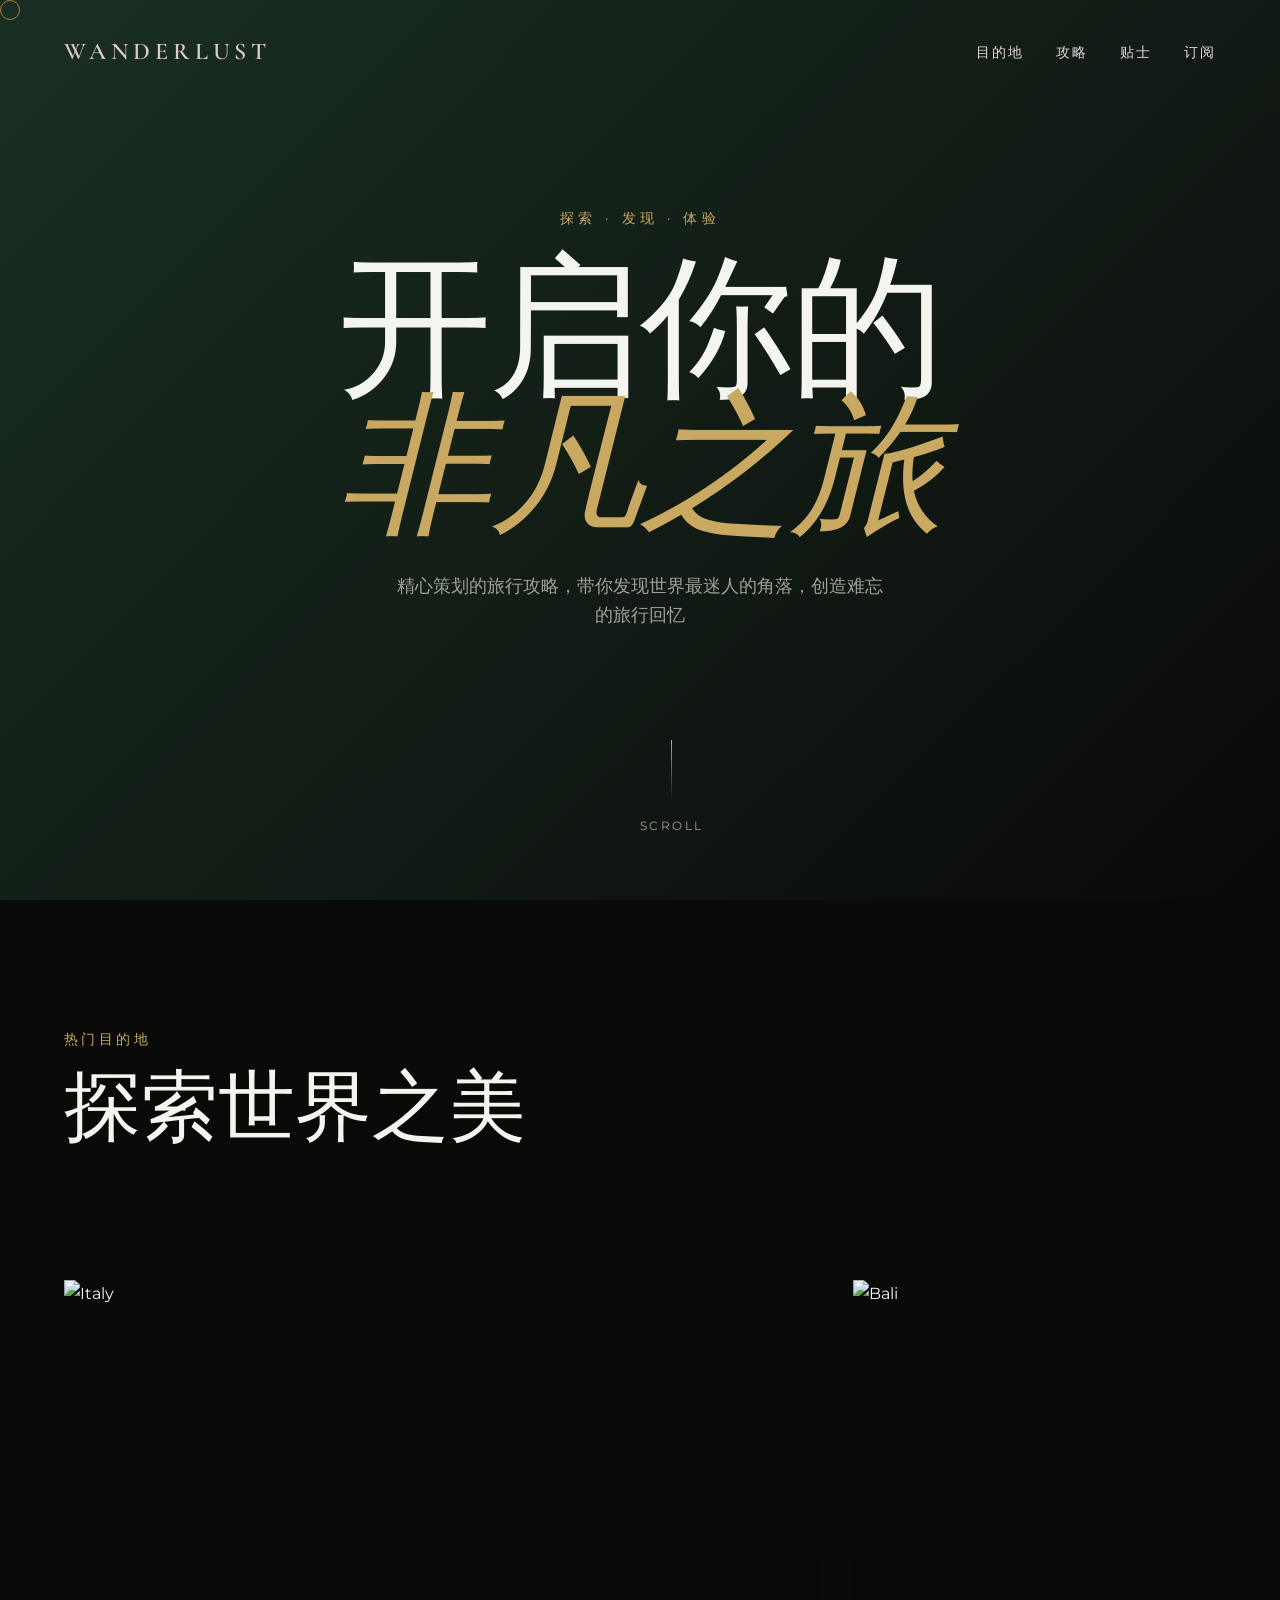
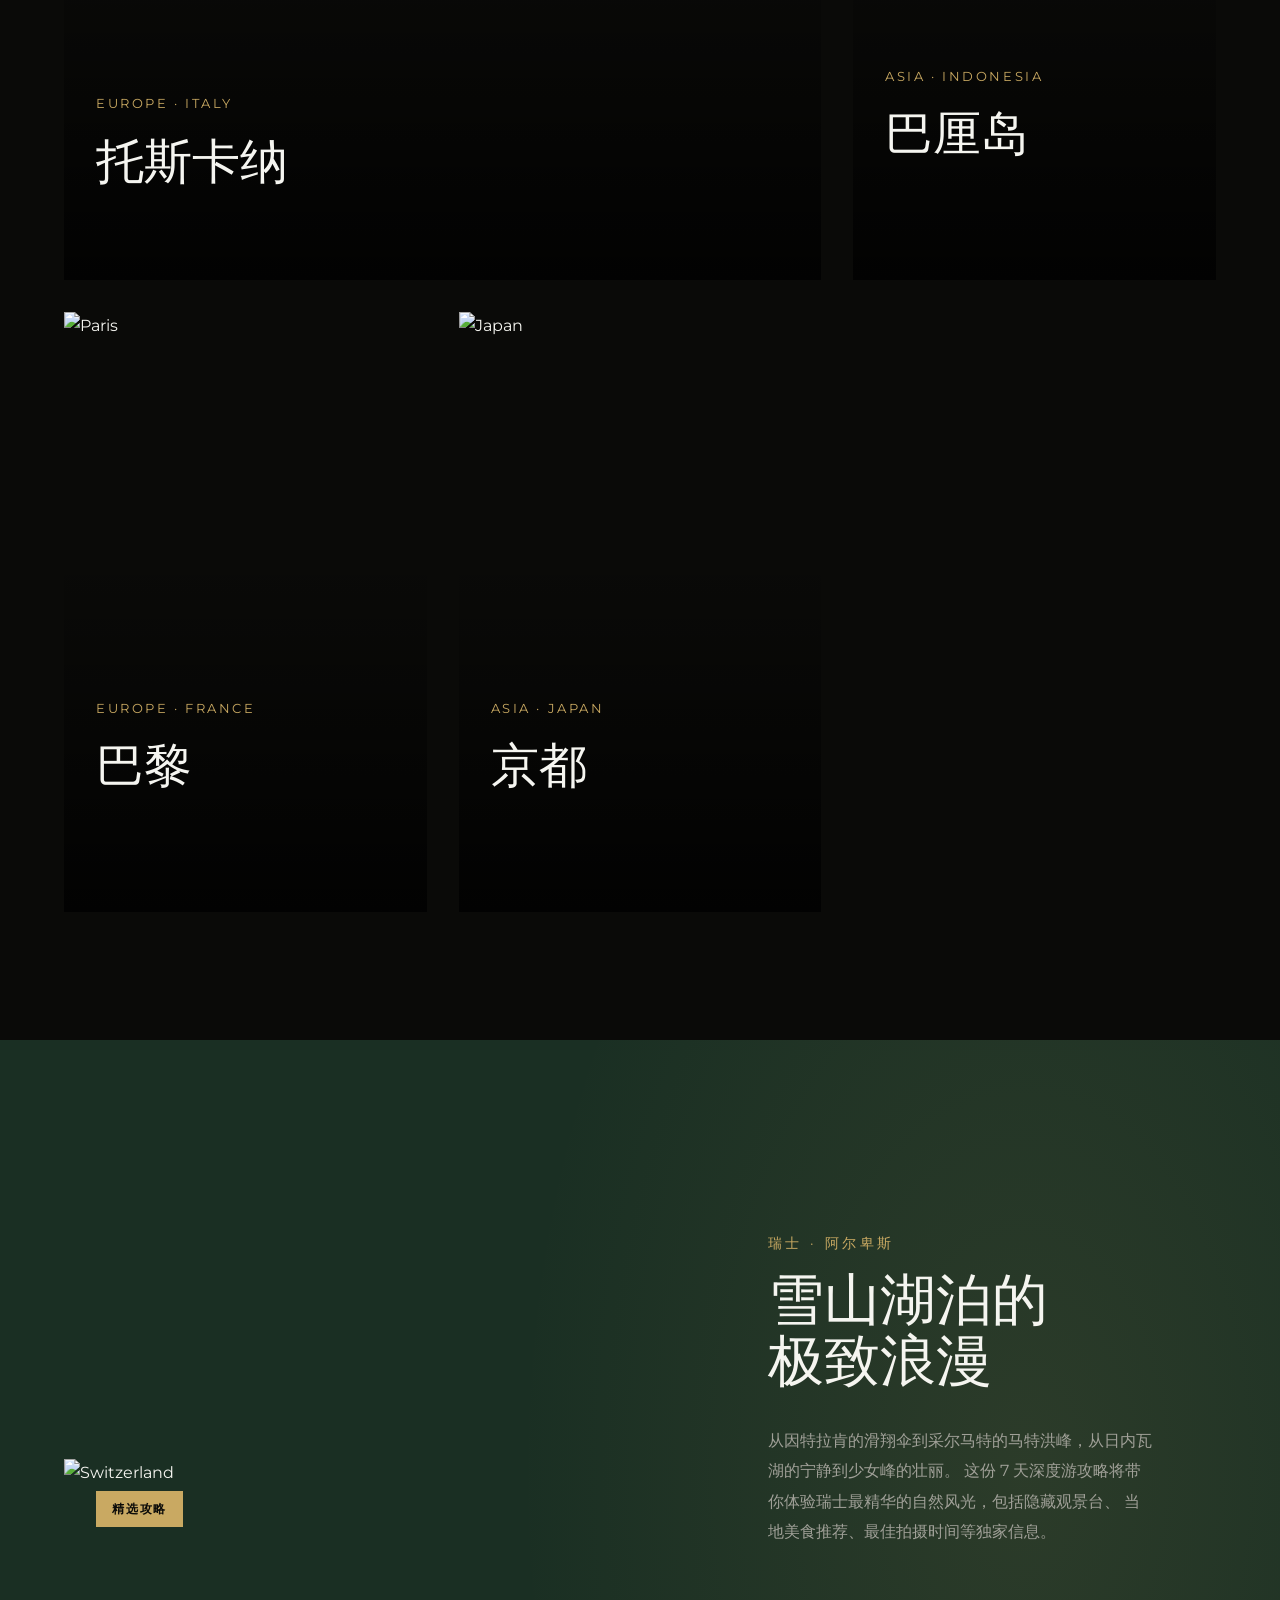
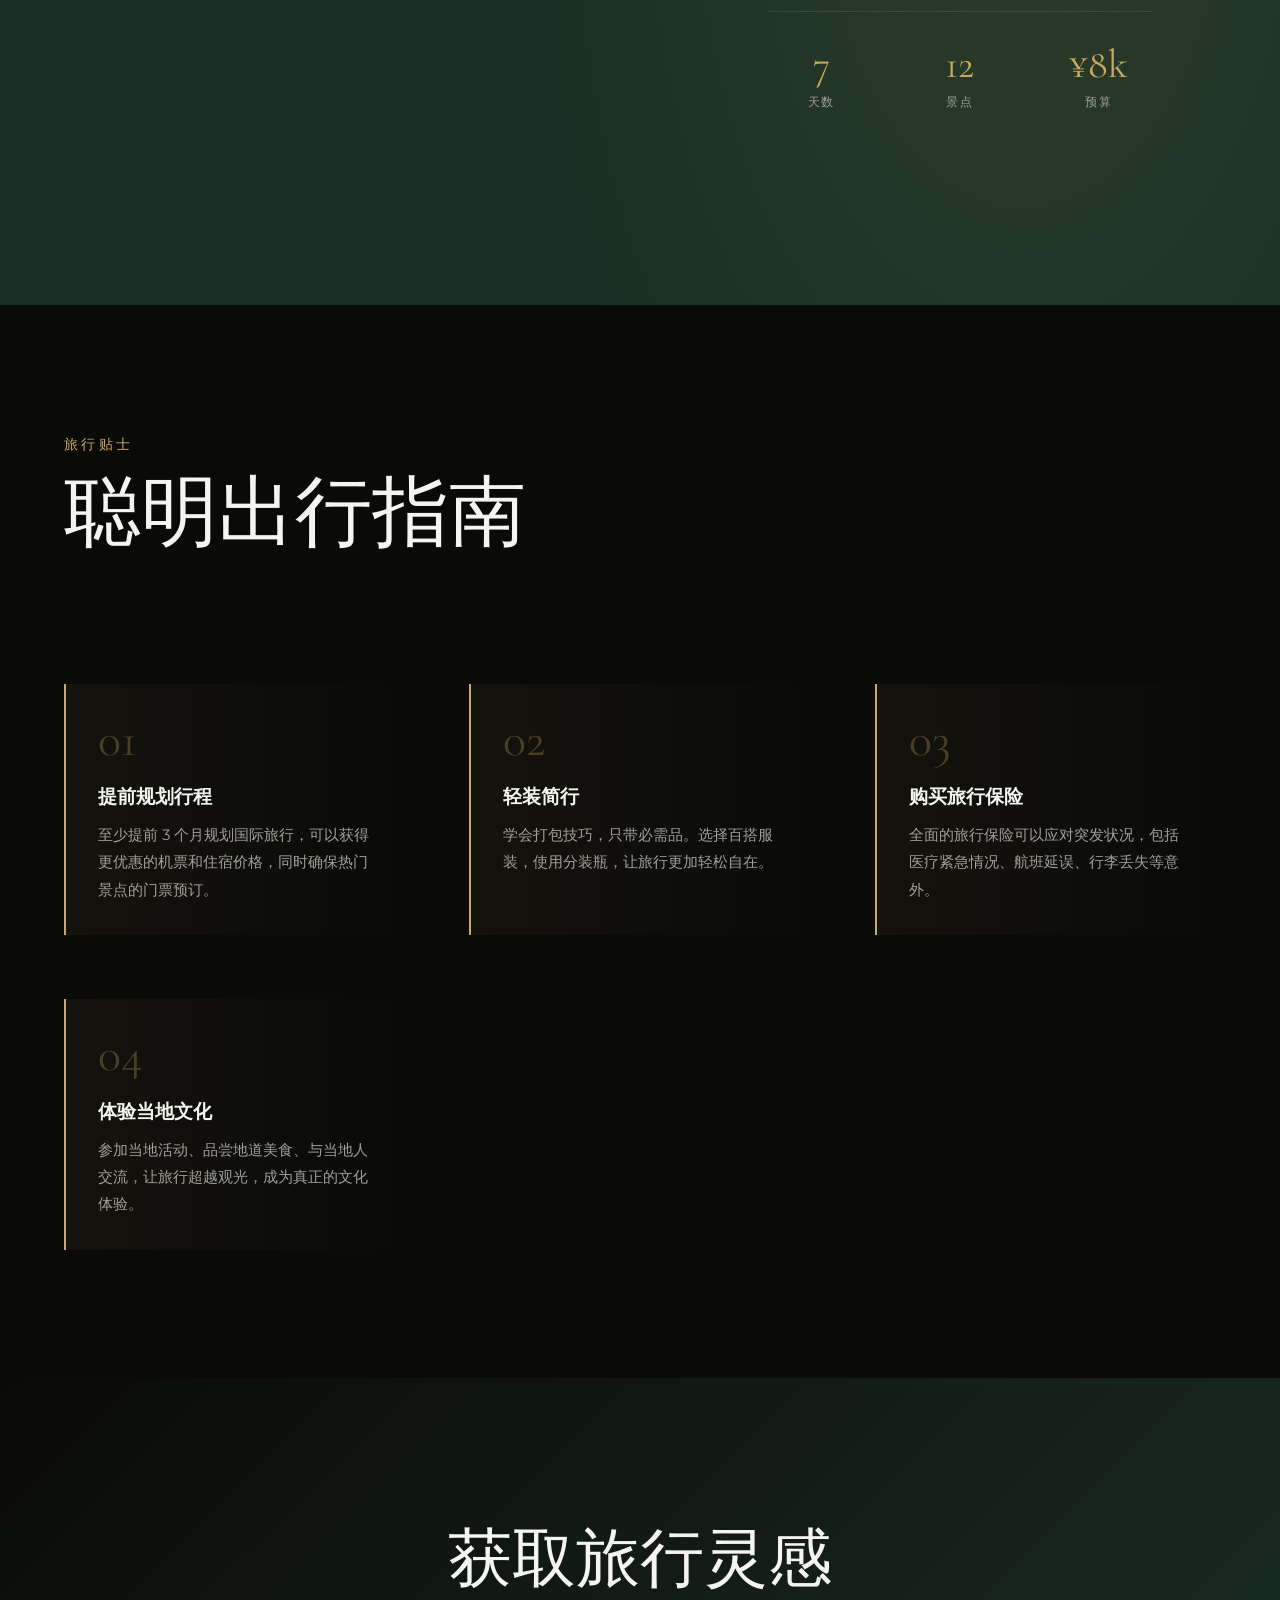
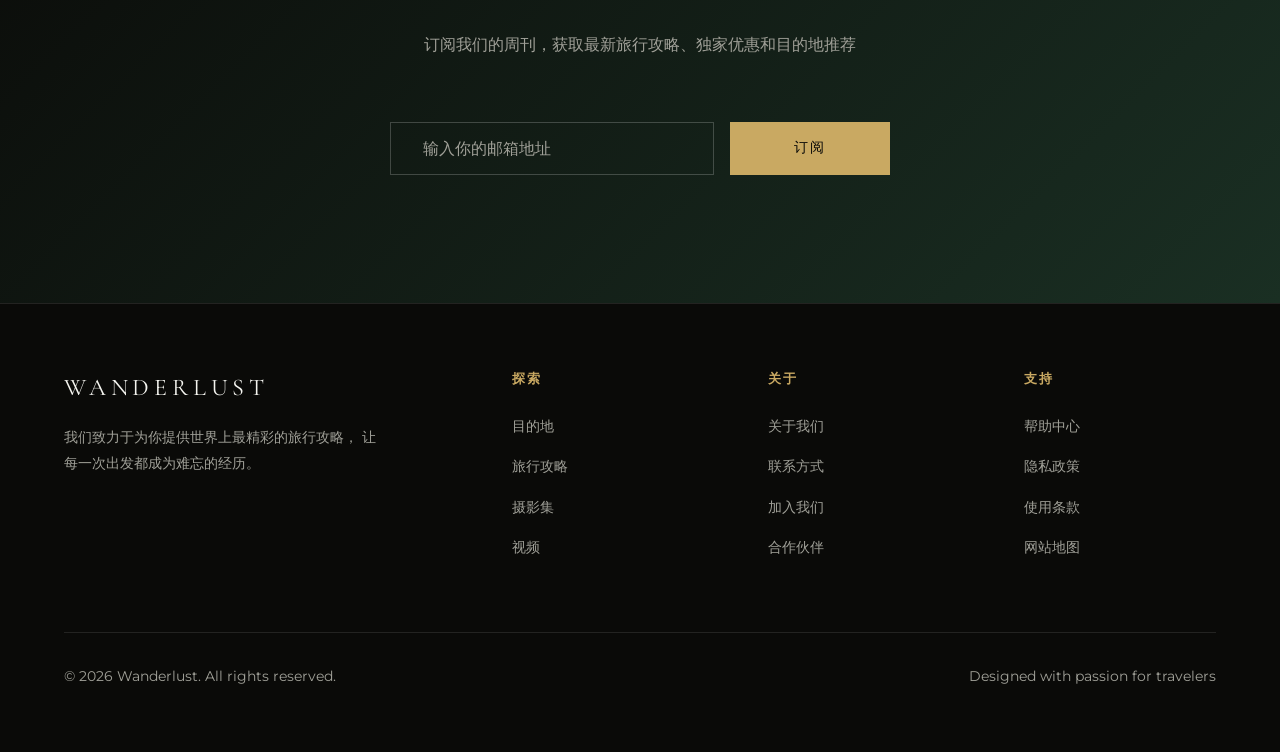
==== index.html @ 5ba09cb9 "Initial commit: Wanderlust travel guide site" ====
<!DOCTYPE html>
<html lang="zh-CN">
<head>
  <meta charset="UTF-8">
  <meta name="viewport" content="width=device-width, initial-scale=1.0">
  <title>WANDERLUST | 探索世界</title>
  <link rel="preconnect" href="https://fonts.googleapis.com">
  <link rel="preconnect" href="https://fonts.gstatic.com" crossorigin>
  <link href="https://fonts.googleapis.com/css2?family=Cormorant+Garamond:ital,wght@0,300;0,400;0,600;1,400&family=Montserrat:wght@300;400;500;600&display=swap" rel="stylesheet">
  <style>
    :root {
      --color-bg: #0a0a08;
      --color-text: #f5f5f0;
      --color-text-muted: #a0a098;
      --color-accent: #c9a962;
      --color-accent-light: #e8d5a3;
      --color-sand: #d4c4a8;
      --color-deep-green: #1a2f23;
      --color-terracotta: #c17c5f;
      
      --font-display: 'Cormorant Garamond', serif;
      --font-body: 'Montserrat', sans-serif;
      
      --spacing-xs: 0.5rem;
      --spacing-sm: 1rem;
      --spacing-md: 2rem;
      --spacing-lg: 4rem;
      --spacing-xl: 8rem;
    }

    * {
      margin: 0;
      padding: 0;
      box-sizing: border-box;
    }

    html {
      scroll-behavior: smooth;
    }

    body {
      font-family: var(--font-body);
      background-color: var(--color-bg);
      color: var(--color-text);
      line-height: 1.7;
      overflow-x: hidden;
    }

    /* Custom Cursor */
    .cursor {
      width: 20px;
      height: 20px;
      border: 1px solid var(--color-accent);
      border-radius: 50%;
      position: fixed;
      pointer-events: none;
      z-index: 9999;
      transition: transform 0.2s ease, background-color 0.2s ease;
      mix-blend-mode: difference;
    }

    .cursor.hover {
      transform: scale(2.5);
      background-color: var(--color-accent);
      opacity: 0.5;
    }

    /* Navigation */
    nav {
      position: fixed;
      top: 0;
      left: 0;
      right: 0;
      padding: var(--spacing-md) var(--spacing-lg);
      display: flex;
      justify-content: space-between;
      align-items: center;
      z-index: 1000;
      mix-blend-mode: difference;
    }

    .logo {
      font-family: var(--font-display);
      font-size: 1.5rem;
      font-weight: 600;
      letter-spacing: 0.2em;
      text-transform: uppercase;
    }

    .nav-links {
      display: flex;
      gap: var(--spacing-md);
    }

    .nav-links a {
      color: var(--color-text);
      text-decoration: none;
      font-size: 0.85rem;
      text-transform: uppercase;
      letter-spacing: 0.15em;
      position: relative;
      padding: var(--spacing-xs) 0;
    }

    .nav-links a::after {
      content: '';
      position: absolute;
      bottom: 0;
      left: 0;
      width: 0;
      height: 1px;
      background: var(--color-accent);
      transition: width 0.4s cubic-bezier(0.16, 1, 0.3, 1);
    }

    .nav-links a:hover::after {
      width: 100%;
    }

    /* Hero Section */
    .hero {
      height: 100vh;
      display: flex;
      align-items: center;
      justify-content: center;
      position: relative;
      overflow: hidden;
    }

    .hero-bg {
      position: absolute;
      inset: 0;
      background: linear-gradient(135deg, var(--color-deep-green) 0%, var(--color-bg) 100%);
      z-index: -2;
    }

    .hero-image {
      position: absolute;
      inset: 0;
      width: 100%;
      height: 100%;
      object-fit: cover;
      opacity: 0.4;
      z-index: -1;
      transform: scale(1.1);
      animation: breathe 20s ease-in-out infinite;
    }

    @keyframes breathe {
      0%, 100% { transform: scale(1.1); }
      50% { transform: scale(1.15); }
    }

    .hero-content {
      text-align: center;
      z-index: 1;
    }

    .hero-eyebrow {
      font-size: 0.9rem;
      text-transform: uppercase;
      letter-spacing: 0.3em;
      color: var(--color-accent);
      margin-bottom: var(--spacing-md);
      opacity: 0;
      animation: fadeUp 1s ease 0.3s forwards;
    }

    .hero-title {
      font-family: var(--font-display);
      font-size: clamp(3rem, 12vw, 10rem);
      font-weight: 300;
      line-height: 0.9;
      letter-spacing: -0.02em;
      margin-bottom: var(--spacing-md);
      opacity: 0;
      animation: fadeUp 1s ease 0.5s forwards;
    }

    .hero-title em {
      font-style: italic;
      color: var(--color-accent);
    }

    .hero-subtitle {
      font-size: 1.1rem;
      color: var(--color-text-muted);
      max-width: 500px;
      margin: 0 auto var(--spacing-lg);
      opacity: 0;
      animation: fadeUp 1s ease 0.7s forwards;
    }

    .scroll-indicator {
      position: absolute;
      bottom: var(--spacing-lg);
      left: 50%;
      transform: translateX(-50%);
      display: flex;
      flex-direction: column;
      align-items: center;
      gap: var(--spacing-sm);
      opacity: 0;
      animation: fadeUp 1s ease 0.9s forwards;
    }

    .scroll-line {
      width: 1px;
      height: 60px;
      background: linear-gradient(to bottom, var(--color-accent), transparent);
      animation: scrollPulse 2s ease-in-out infinite;
    }

    @keyframes scrollPulse {
      0%, 100% { opacity: 0.3; transform: scaleY(0.8); }
      50% { opacity: 1; transform: scaleY(1); }
    }

    .scroll-text {
      font-size: 0.75rem;
      text-transform: uppercase;
      letter-spacing: 0.2em;
      color: var(--color-text-muted);
    }

    @keyframes fadeUp {
      from {
        opacity: 0;
        transform: translateY(40px);
      }
      to {
        opacity: 1;
        transform: translateY(0);
      }
    }

    /* Destinations Section */
    .destinations {
      padding: var(--spacing-xl) var(--spacing-lg);
    }

    .section-header {
      margin-bottom: var(--spacing-xl);
    }

    .section-label {
      font-size: 0.85rem;
      text-transform: uppercase;
      letter-spacing: 0.25em;
      color: var(--color-accent);
      margin-bottom: var(--spacing-sm);
    }

    .section-title {
      font-family: var(--font-display);
      font-size: clamp(2.5rem, 6vw, 5rem);
      font-weight: 300;
      line-height: 1.1;
    }

    .destinations-grid {
      display: grid;
      grid-template-columns: repeat(auto-fit, minmax(350px, 1fr));
      gap: var(--spacing-md);
    }

    .destination-card {
      position: relative;
      height: 600px;
      overflow: hidden;
      cursor: pointer;
    }

    .destination-card:nth-child(1) {
      grid-column: span 2;
    }

    @media (max-width: 768px) {
      .destination-card:nth-child(1) {
        grid-column: span 1;
      }
    }

    .destination-image {
      width: 100%;
      height: 100%;
      object-fit: cover;
      transition: transform 0.8s cubic-bezier(0.16, 1, 0.3, 1);
    }

    .destination-card:hover .destination-image {
      transform: scale(1.1);
    }

    .destination-overlay {
      position: absolute;
      inset: 0;
      background: linear-gradient(to top, rgba(0,0,0,0.8) 0%, transparent 60%);
      display: flex;
      flex-direction: column;
      justify-content: flex-end;
      padding: var(--spacing-md);
    }

    .destination-location {
      font-size: 0.8rem;
      text-transform: uppercase;
      letter-spacing: 0.2em;
      color: var(--color-accent);
      margin-bottom: var(--spacing-xs);
    }

    .destination-name {
      font-family: var(--font-display);
      font-size: clamp(1.8rem, 4vw, 3rem);
      font-weight: 400;
      margin-bottom: var(--spacing-sm);
    }

    .destination-excerpt {
      font-size: 0.95rem;
      color: var(--color-text-muted);
      line-height: 1.8;
      opacity: 0;
      transform: translateY(20px);
      transition: all 0.5s cubic-bezier(0.16, 1, 0.3, 1);
    }

    .destination-card:hover .destination-excerpt {
      opacity: 1;
      transform: translateY(0);
    }

    /* Featured Guide */
    .featured-guide {
      padding: var(--spacing-xl) var(--spacing-lg);
      background: var(--color-deep-green);
      position: relative;
      overflow: hidden;
    }

    .featured-guide::before {
      content: '';
      position: absolute;
      top: -50%;
      right: -20%;
      width: 80%;
      height: 200%;
      background: radial-gradient(ellipse, rgba(201, 169, 98, 0.1) 0%, transparent 70%);
      pointer-events: none;
    }

    .featured-content {
      display: grid;
      grid-template-columns: 1fr 1fr;
      gap: var(--spacing-xl);
      align-items: center;
      position: relative;
      z-index: 1;
    }

    @media (max-width: 1024px) {
      .featured-content {
        grid-template-columns: 1fr;
      }
    }

    .featured-image-wrapper {
      position: relative;
    }

    .featured-image {
      width: 100%;
      aspect-ratio: 4/5;
      object-fit: cover;
    }

    .featured-badge {
      position: absolute;
      top: var(--spacing-md);
      left: var(--spacing-md);
      background: var(--color-accent);
      color: var(--color-bg);
      padding: var(--spacing-xs) var(--spacing-sm);
      font-size: 0.75rem;
      text-transform: uppercase;
      letter-spacing: 0.15em;
      font-weight: 600;
    }

    .featured-text {
      padding: var(--spacing-lg);
    }

    .featured-title {
      font-family: var(--font-display);
      font-size: clamp(2rem, 5vw, 3.5rem);
      font-weight: 300;
      margin-bottom: var(--spacing-md);
      line-height: 1.1;
    }

    .featured-description {
      color: var(--color-text-muted);
      margin-bottom: var(--spacing-md);
      line-height: 1.9;
    }

    .guide-stats {
      display: grid;
      grid-template-columns: repeat(3, 1fr);
      gap: var(--spacing-md);
      margin-top: var(--spacing-lg);
      padding-top: var(--spacing-md);
      border-top: 1px solid rgba(255,255,255,0.1);
    }

    .stat {
      text-align: center;
    }

    .stat-value {
      font-family: var(--font-display);
      font-size: 2.5rem;
      color: var(--color-accent);
      line-height: 1;
      margin-bottom: var(--spacing-xs);
    }

    .stat-label {
      font-size: 0.75rem;
      text-transform: uppercase;
      letter-spacing: 0.15em;
      color: var(--color-text-muted);
    }

    /* Tips Section */
    .tips {
      padding: var(--spacing-xl) var(--spacing-lg);
    }

    .tips-list {
      display: grid;
      grid-template-columns: repeat(auto-fit, minmax(300px, 1fr));
      gap: var(--spacing-lg);
      margin-top: var(--spacing-lg);
    }

    .tip-item {
      padding: var(--spacing-md);
      border-left: 2px solid var(--color-accent);
      background: linear-gradient(90deg, rgba(201, 169, 98, 0.05) 0%, transparent 100%);
    }

    .tip-number {
      font-family: var(--font-display);
      font-size: 3rem;
      color: var(--color-accent);
      opacity: 0.3;
      line-height: 1;
      margin-bottom: var(--spacing-sm);
    }

    .tip-title {
      font-size: 1.2rem;
      margin-bottom: var(--spacing-xs);
    }

    .tip-description {
      color: var(--color-text-muted);
      font-size: 0.95rem;
      line-height: 1.8;
    }

    /* Newsletter */
    .newsletter {
      padding: var(--spacing-xl) var(--spacing-lg);
      text-align: center;
      background: linear-gradient(135deg, var(--color-bg) 0%, var(--color-deep-green) 100%);
    }

    .newsletter-title {
      font-family: var(--font-display);
      font-size: clamp(2rem, 5vw, 4rem);
      font-weight: 300;
      margin-bottom: var(--spacing-sm);
    }

    .newsletter-subtitle {
      color: var(--color-text-muted);
      margin-bottom: var(--spacing-lg);
      max-width: 500px;
      margin-left: auto;
      margin-right: auto;
    }

    .newsletter-form {
      display: flex;
      max-width: 500px;
      margin: 0 auto;
      gap: var(--spacing-sm);
    }

    @media (max-width: 600px) {
      .newsletter-form {
        flex-direction: column;
      }
    }

    .newsletter-input {
      flex: 1;
      padding: var(--spacing-sm) var(--spacing-md);
      background: transparent;
      border: 1px solid rgba(255,255,255,0.2);
      color: var(--color-text);
      font-family: var(--font-body);
      font-size: 1rem;
    }

    .newsletter-input::placeholder {
      color: var(--color-text-muted);
    }

    .newsletter-input:focus {
      outline: none;
      border-color: var(--color-accent);
    }

    .newsletter-button {
      padding: var(--spacing-sm) var(--spacing-lg);
      background: var(--color-accent);
      color: var(--color-bg);
      border: none;
      font-family: var(--font-body);
      font-size: 0.85rem;
      text-transform: uppercase;
      letter-spacing: 0.15em;
      cursor: pointer;
      transition: background-color 0.3s ease;
    }

    .newsletter-button:hover {
      background: var(--color-accent-light);
    }

    /* Footer */
    footer {
      padding: var(--spacing-lg) var(--spacing-lg);
      border-top: 1px solid rgba(255,255,255,0.1);
    }

    .footer-content {
      display: grid;
      grid-template-columns: 2fr 1fr 1fr 1fr;
      gap: var(--spacing-lg);
    }

    @media (max-width: 768px) {
      .footer-content {
        grid-template-columns: 1fr;
        gap: var(--spacing-md);
      }
    }

    .footer-brand {
      padding-right: var(--spacing-lg);
    }

    .footer-logo {
      font-family: var(--font-display);
      font-size: 1.5rem;
      letter-spacing: 0.2em;
      text-transform: uppercase;
      margin-bottom: var(--spacing-sm);
    }

    .footer-tagline {
      color: var(--color-text-muted);
      font-size: 0.9rem;
      line-height: 1.8;
    }

    .footer-links h4 {
      font-size: 0.8rem;
      text-transform: uppercase;
      letter-spacing: 0.15em;
      margin-bottom: var(--spacing-sm);
      color: var(--color-accent);
    }

    .footer-links a {
      display: block;
      color: var(--color-text-muted);
      text-decoration: none;
      font-size: 0.9rem;
      padding: var(--spacing-xs) 0;
      transition: color 0.3s ease;
    }

    .footer-links a:hover {
      color: var(--color-text);
    }

    .footer-bottom {
      margin-top: var(--spacing-lg);
      padding-top: var(--spacing-md);
      border-top: 1px solid rgba(255,255,255,0.1);
      display: flex;
      justify-content: space-between;
      align-items: center;
      font-size: 0.85rem;
      color: var(--color-text-muted);
    }

    @media (max-width: 600px) {
      .footer-bottom {
        flex-direction: column;
        gap: var(--spacing-sm);
        text-align: center;
      }
    }

    /* Scroll Animations */
    .reveal {
      opacity: 0;
      transform: translateY(60px);
      transition: all 1s cubic-bezier(0.16, 1, 0.3, 1);
    }

    .reveal.active {
      opacity: 1;
      transform: translateY(0);
    }
  </style>
</head>
<body>
  <div class="cursor"></div>

  <nav>
    <div class="logo">Wanderlust</div>
    <div class="nav-links">
      <a href="#destinations" class="hover-trigger">目的地</a>
      <a href="#guides" class="hover-trigger">攻略</a>
      <a href="#tips" class="hover-trigger">贴士</a>
      <a href="#newsletter" class="hover-trigger">订阅</a>
    </div>
  </nav>

  <section class="hero">
    <div class="hero-bg"></div>
    <img class="hero-image" src="https://images.unsplash.com/photo-1469854523086-cc02fe5d8800?w=1920&q=80" alt="Travel">
    <div class="hero-content">
      <p class="hero-eyebrow">探索 · 发现 · 体验</p>
      <h1 class="hero-title">开启你的<br><em>非凡之旅</em></h1>
      <p class="hero-subtitle">精心策划的旅行攻略，带你发现世界最迷人的角落，创造难忘的旅行回忆</p>
    </div>
    <div class="scroll-indicator">
      <div class="scroll-line"></div>
      <span class="scroll-text">Scroll</span>
    </div>
  </section>

  <section class="destinations" id="destinations">
    <div class="section-header reveal">
      <p class="section-label">热门目的地</p>
      <h2 class="section-title">探索世界之美</h2>
    </div>
    <div class="destinations-grid">
      <div class="destination-card reveal hover-trigger">
        <img class="destination-image" src="https://images.unsplash.com/photo-1499678329028-101435549a4e?w=800&q=80" alt="Italy">
        <div class="destination-overlay">
          <span class="destination-location">Europe · Italy</span>
          <h3 class="destination-name">托斯卡纳</h3>
          <p class="destination-excerpt">金色阳光下的葡萄园，中世纪山城，文艺复兴的艺术瑰宝，品味最地道的意大利生活方式</p>
        </div>
      </div>
      <div class="destination-card reveal hover-trigger">
        <img class="destination-image" src="https://images.unsplash.com/photo-1537996194471-e657df975ab4?w=800&q=80" alt="Bali">
        <div class="destination-overlay">
          <span class="destination-location">Asia · Indonesia</span>
          <h3 class="destination-name">巴厘岛</h3>
          <p class="destination-excerpt">热带天堂，古老寺庙，梯田风光，瑜伽与冥想的理想之地</p>
        </div>
      </div>
      <div class="destination-card reveal hover-trigger">
        <img class="destination-image" src="https://images.unsplash.com/photo-1502602898657-3e91760cbb34?w=800&q=80" alt="Paris">
        <div class="destination-overlay">
          <span class="destination-location">Europe · France</span>
          <h3 class="destination-name">巴黎</h3>
          <p class="destination-excerpt">浪漫之都，艺术殿堂，美食天堂，每一处街角都充满故事</p>
        </div>
      </div>
      <div class="destination-card reveal hover-trigger">
        <img class="destination-image" src="https://images.unsplash.com/photo-1528127269322-539801943592?w=800&q=80" alt="Japan">
        <div class="destination-overlay">
          <span class="destination-location">Asia · Japan</span>
          <h3 class="destination-name">京都</h3>
          <p class="destination-excerpt">千年古都，樱花与红叶，传统茶道，感受日本文化的精髓</p>
        </div>
      </div>
    </div>
  </section>

  <section class="featured-guide" id="guides">
    <div class="featured-content">
      <div class="featured-image-wrapper reveal">
        <img class="featured-image" src="https://images.unsplash.com/photo-1476514525535-07fb3b4ae5f1?w=800&q=80" alt="Switzerland">
        <span class="featured-badge">精选攻略</span>
      </div>
      <div class="featured-text reveal">
        <p class="section-label">瑞士 · 阿尔卑斯</p>
        <h2 class="featured-title">雪山湖泊的<br>极致浪漫</h2>
        <p class="featured-description">
          从因特拉肯的滑翔伞到采尔马特的马特洪峰，从日内瓦湖的宁静到少女峰的壮丽。
          这份 7 天深度游攻略将带你体验瑞士最精华的自然风光，包括隐藏观景台、
          当地美食推荐、最佳拍摄时间等独家信息。
        </p>
        <div class="guide-stats">
          <div class="stat">
            <div class="stat-value">7</div>
            <div class="stat-label">天数</div>
          </div>
          <div class="stat">
            <div class="stat-value">12</div>
            <div class="stat-label">景点</div>
          </div>
          <div class="stat">
            <div class="stat-value">¥8k</div>
            <div class="stat-label">预算</div>
          </div>
        </div>
      </div>
    </div>
  </section>

  <section class="tips" id="tips">
    <div class="section-header reveal">
      <p class="section-label">旅行贴士</p>
      <h2 class="section-title">聪明出行指南</h2>
    </div>
    <div class="tips-list">
      <div class="tip-item reveal">
        <div class="tip-number">01</div>
        <h3 class="tip-title">提前规划行程</h3>
        <p class="tip-description">至少提前 3 个月规划国际旅行，可以获得更优惠的机票和住宿价格，同时确保热门景点的门票预订。</p>
      </div>
      <div class="tip-item reveal">
        <div class="tip-number">02</div>
        <h3 class="tip-title">轻装简行</h3>
        <p class="tip-description">学会打包技巧，只带必需品。选择百搭服装，使用分装瓶，让旅行更加轻松自在。</p>
      </div>
      <div class="tip-item reveal">
        <div class="tip-number">03</div>
        <h3 class="tip-title">购买旅行保险</h3>
        <p class="tip-description">全面的旅行保险可以应对突发状况，包括医疗紧急情况、航班延误、行李丢失等意外。</p>
      </div>
      <div class="tip-item reveal">
        <div class="tip-number">04</div>
        <h3 class="tip-title">体验当地文化</h3>
        <p class="tip-description">参加当地活动、品尝地道美食、与当地人交流，让旅行超越观光，成为真正的文化体验。</p>
      </div>
    </div>
  </section>

  <section class="newsletter" id="newsletter">
    <div class="reveal">
      <h2 class="newsletter-title">获取旅行灵感</h2>
      <p class="newsletter-subtitle">订阅我们的周刊，获取最新旅行攻略、独家优惠和目的地推荐</p>
      <form class="newsletter-form">
        <input type="email" class="newsletter-input" placeholder="输入你的邮箱地址" required>
        <button type="submit" class="newsletter-button hover-trigger">订阅</button>
      </form>
    </div>
  </section>

  <footer>
    <div class="footer-content">
      <div class="footer-brand">
        <div class="footer-logo">Wanderlust</div>
        <p class="footer-tagline">
          我们致力于为你提供世界上最精彩的旅行攻略，
          让每一次出发都成为难忘的经历。
        </p>
      </div>
      <div class="footer-links">
        <h4>探索</h4>
        <a href="#">目的地</a>
        <a href="#">旅行攻略</a>
        <a href="#">摄影集</a>
        <a href="#">视频</a>
      </div>
      <div class="footer-links">
        <h4>关于</h4>
        <a href="#">关于我们</a>
        <a href="#">联系方式</a>
        <a href="#">加入我们</a>
        <a href="#">合作伙伴</a>
      </div>
      <div class="footer-links">
        <h4>支持</h4>
        <a href="#">帮助中心</a>
        <a href="#">隐私政策</a>
        <a href="#">使用条款</a>
        <a href="#">网站地图</a>
      </div>
    </div>
    <div class="footer-bottom">
      <span>© 2026 Wanderlust. All rights reserved.</span>
      <span>Designed with passion for travelers</span>
    </div>
  </footer>

  <script>
    // Custom Cursor
    const cursor = document.querySelector('.cursor');
    const hoverTriggers = document.querySelectorAll('.hover-trigger');

    document.addEventListener('mousemove', (e) => {
      cursor.style.left = e.clientX + 'px';
      cursor.style.top = e.clientY + 'px';
    });

    hoverTriggers.forEach(trigger => {
      trigger.addEventListener('mouseenter', () => cursor.classList.add('hover'));
      trigger.addEventListener('mouseleave', () => cursor.classList.remove('hover'));
    });

    // Scroll Reveal Animation
    const revealElements = document.querySelectorAll('.reveal');

    const revealOnScroll = () => {
      const windowHeight = window.innerHeight;
      const revealPoint = 150;

      revealElements.forEach(element => {
        const elementTop = element.getBoundingClientRect().top;
        if (elementTop < windowHeight - revealPoint) {
          element.classList.add('active');
        }
      });
    };

    window.addEventListener('scroll', revealOnScroll);
    revealOnScroll();

    // Smooth scroll for navigation
    document.querySelectorAll('a[href^="#"]').forEach(anchor => {
      anchor.addEventListener('click', function(e) {
        e.preventDefault();
        const target = document.querySelector(this.getAttribute('href'));
        if (target) {
          target.scrollIntoView({ behavior: 'smooth' });
        }
      });
    });

    // Form submission
    document.querySelector('.newsletter-form').addEventListener('submit', (e) => {
      e.preventDefault();
      const email = e.target.querySelector('input').value;
      alert(`感谢订阅！我们会将旅行灵感发送到：${email}`);
      e.target.reset();
    });

    // Parallax effect for hero
    window.addEventListener('scroll', () => {
      const scrolled = window.pageYOffset;
      const heroImage = document.querySelector('.hero-image');
      if (heroImage) {
        heroImage.style.transform = `scale(1.1) translateY(${scrolled * 0.3}px)`;
      }
    });
  </script>
</body>
</html>
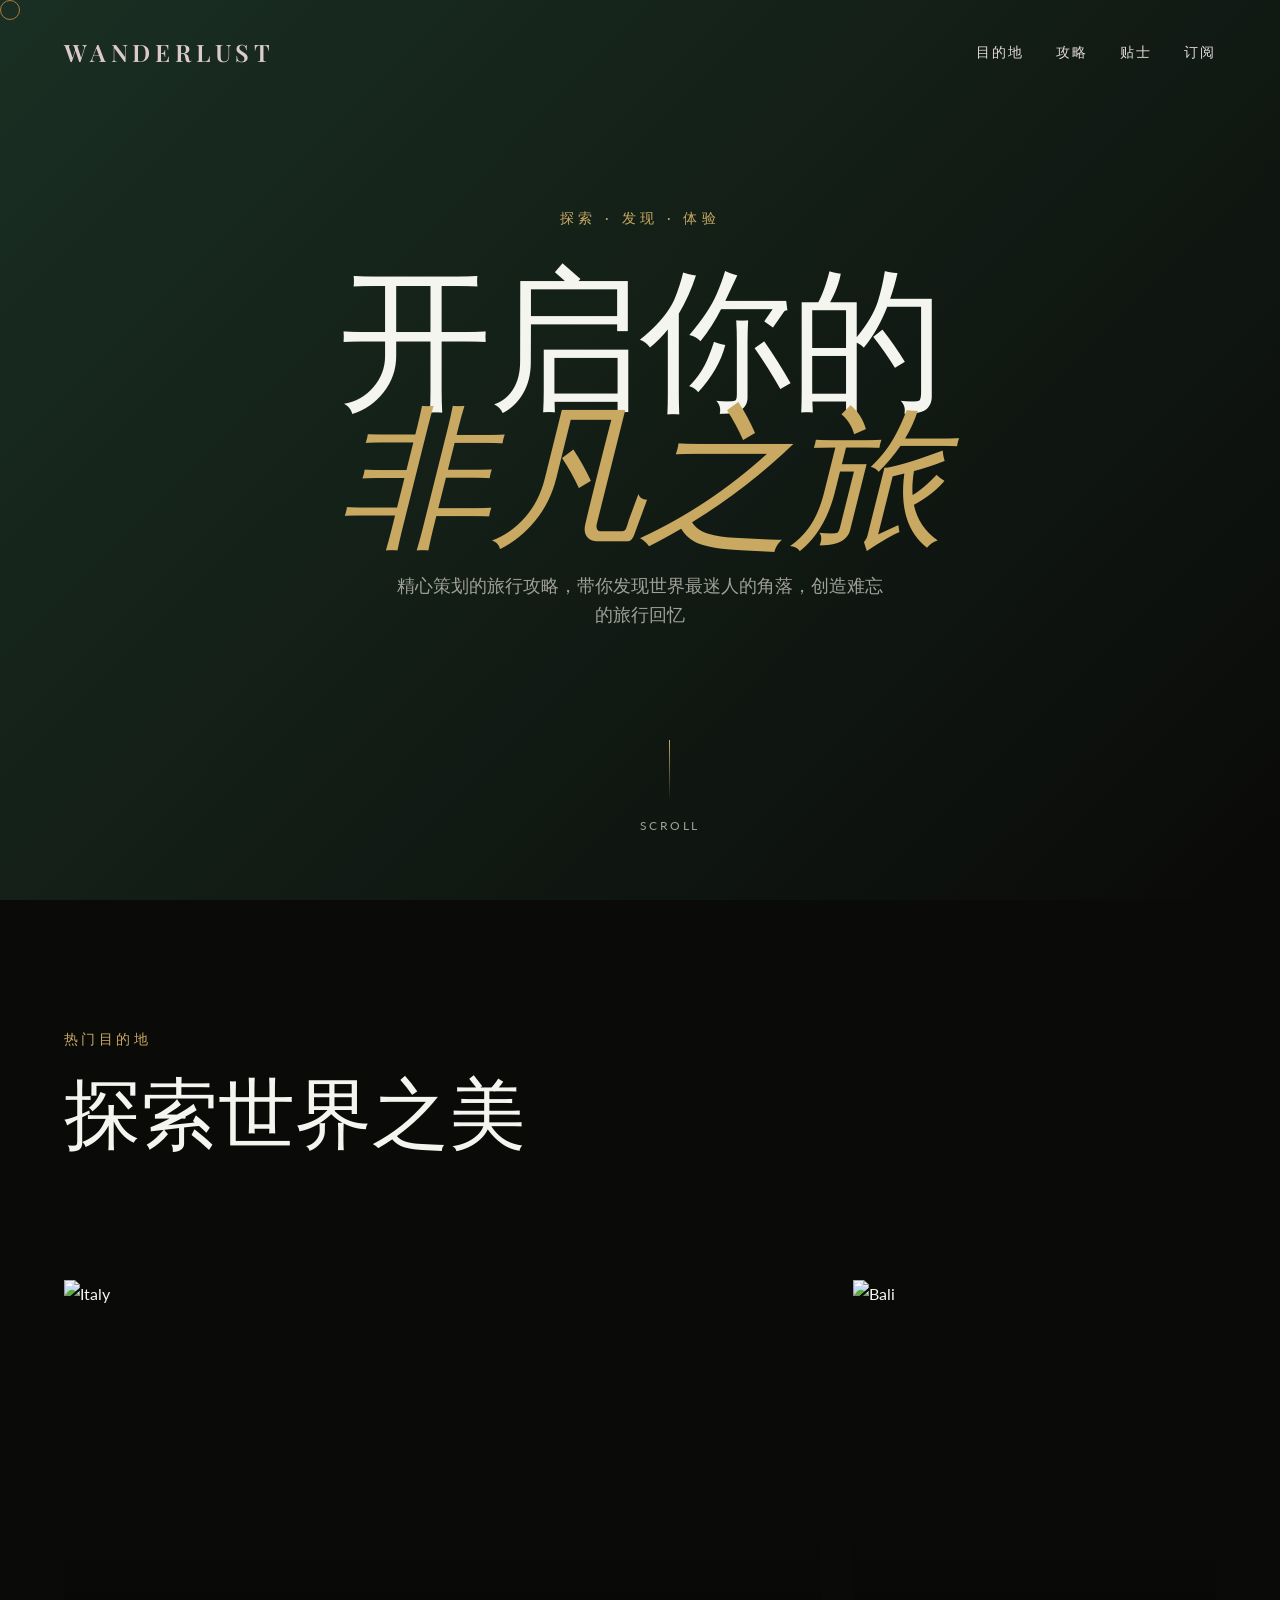
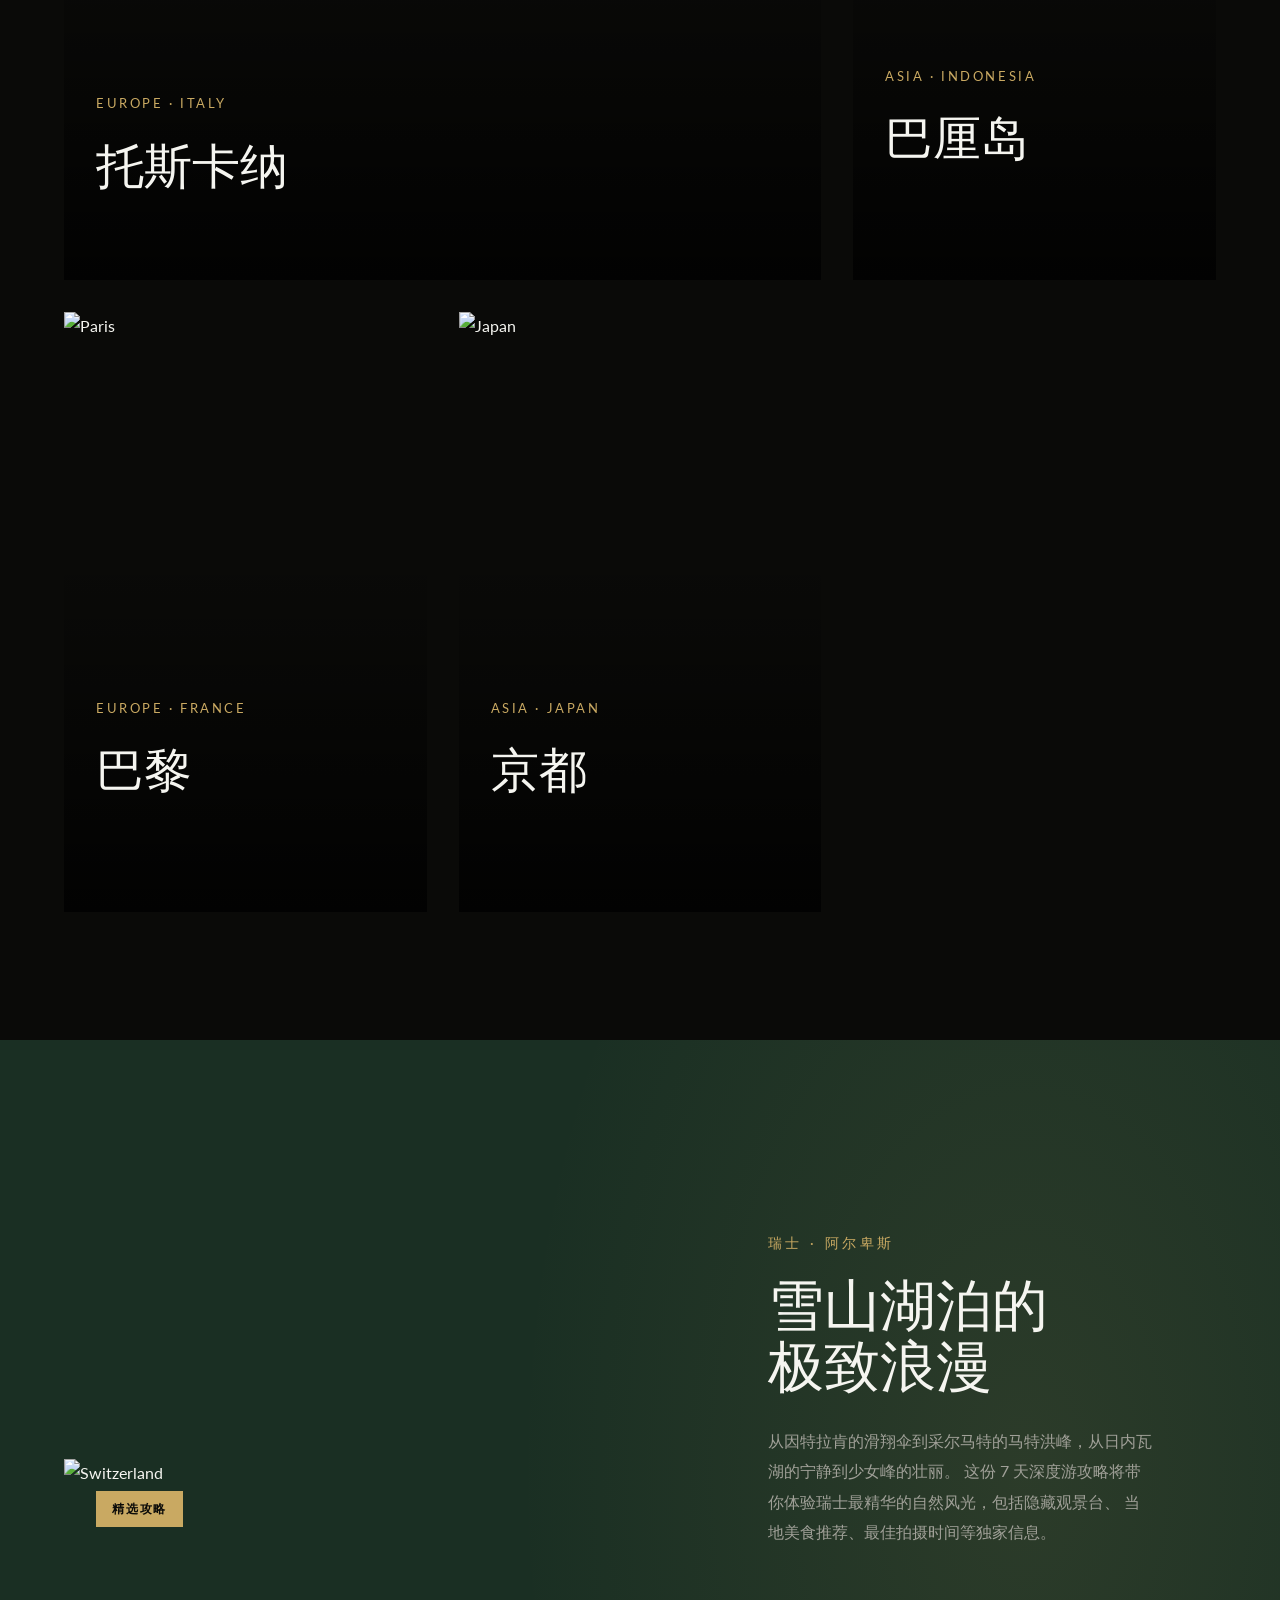
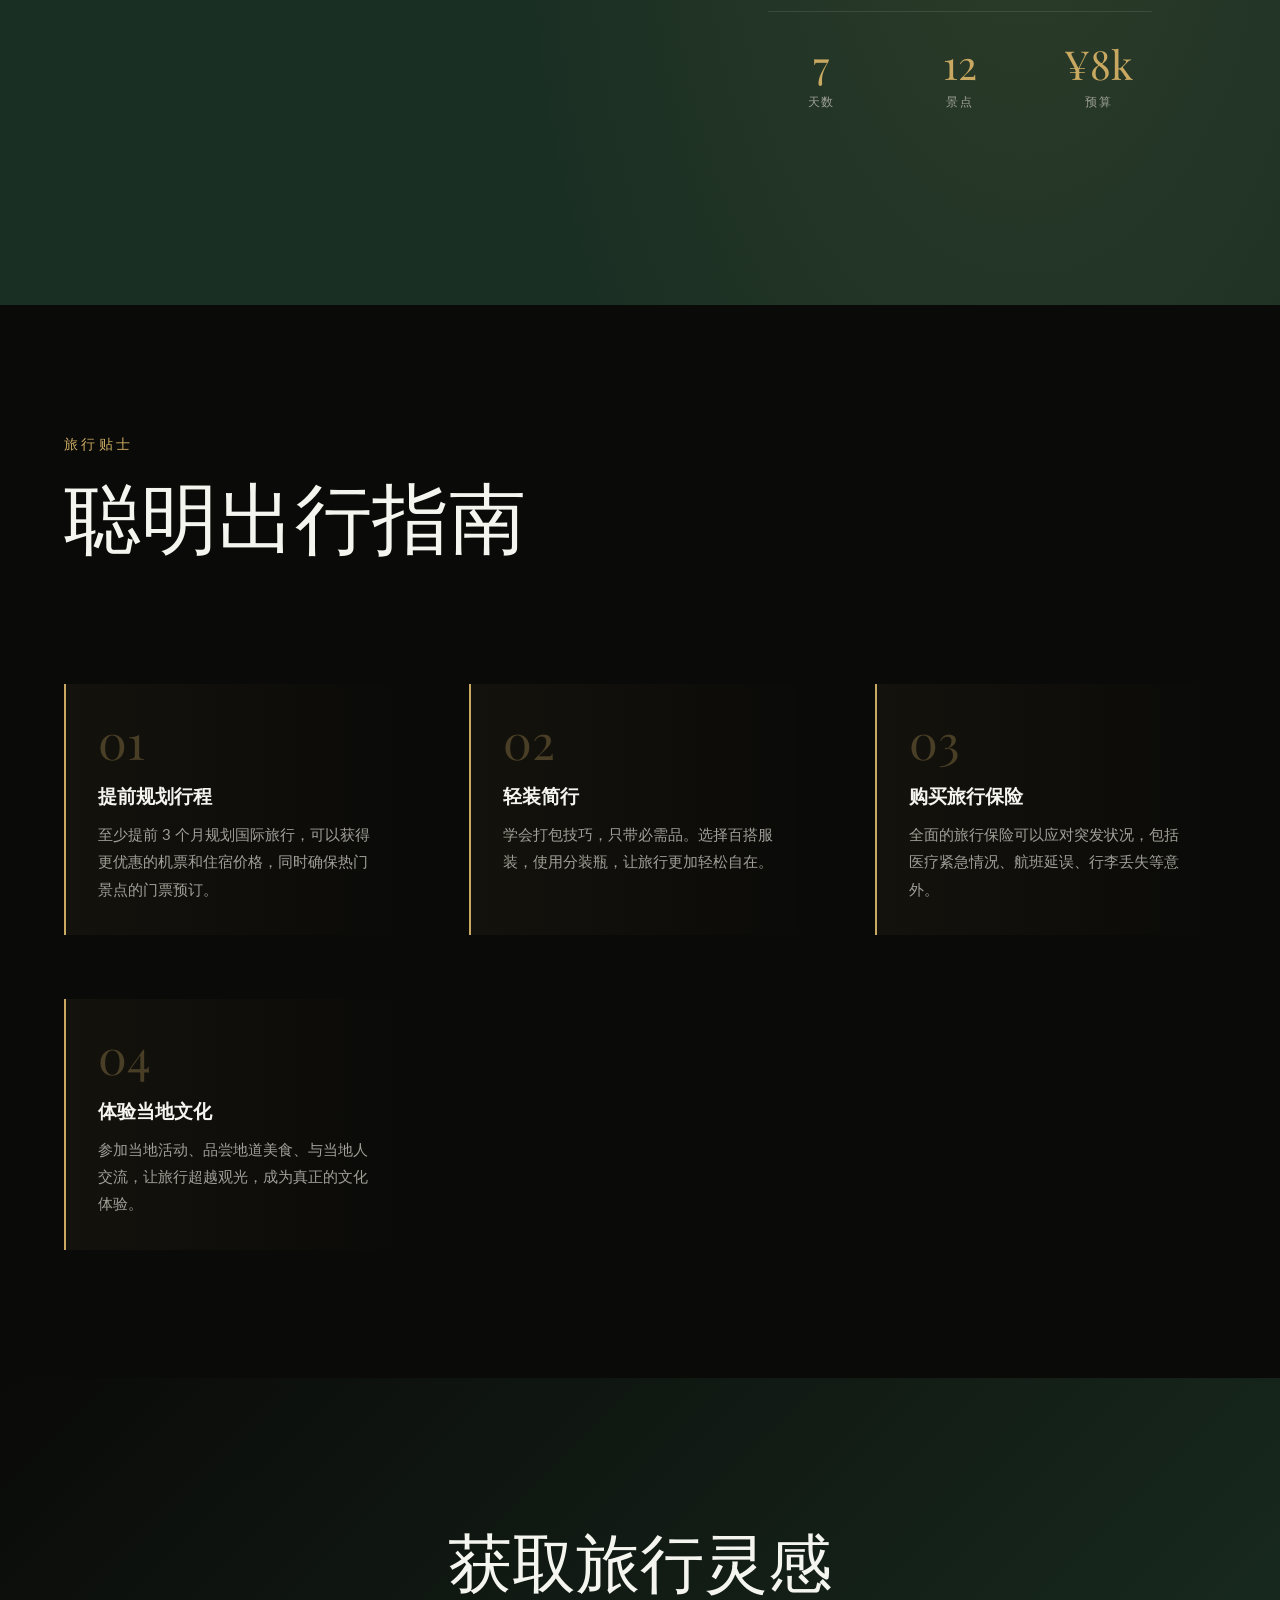
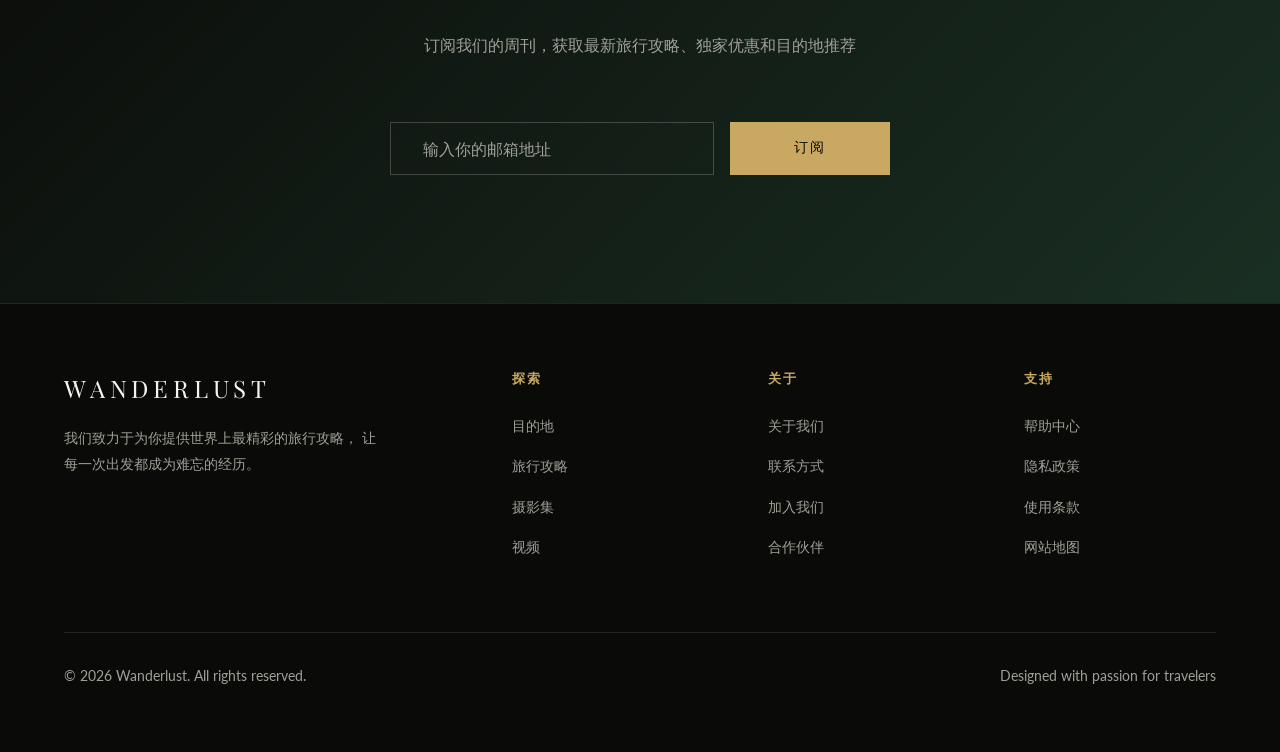
==== commit bcfc1116: "Update fonts to Playfair Display + Lato" ====
--- a/index.html
+++ b/index.html
@@ -6,7 +6,7 @@
   <title>WANDERLUST | 探索世界</title>
   <link rel="preconnect" href="https://fonts.googleapis.com">
   <link rel="preconnect" href="https://fonts.gstatic.com" crossorigin>
-  <link href="https://fonts.googleapis.com/css2?family=Cormorant+Garamond:ital,wght@0,300;0,400;0,600;1,400&family=Montserrat:wght@300;400;500;600&display=swap" rel="stylesheet">
+  <link href="https://fonts.googleapis.com/css2?family=Playfair+Display:ital,wght@0,400;0,600;0,700;1,400&family=Lato:ital,wght@0,300;0,400;0,700;1,400&display=swap" rel="stylesheet">
   <style>
     :root {
       --color-bg: #0a0a08;
@@ -18,8 +18,8 @@
       --color-deep-green: #1a2f23;
       --color-terracotta: #c17c5f;
       
-      --font-display: 'Cormorant Garamond', serif;
-      --font-body: 'Montserrat', sans-serif;
+      --font-display: 'Playfair Display', serif;
+      --font-body: 'Lato', sans-serif;
       
       --spacing-xs: 0.5rem;
       --spacing-sm: 1rem;
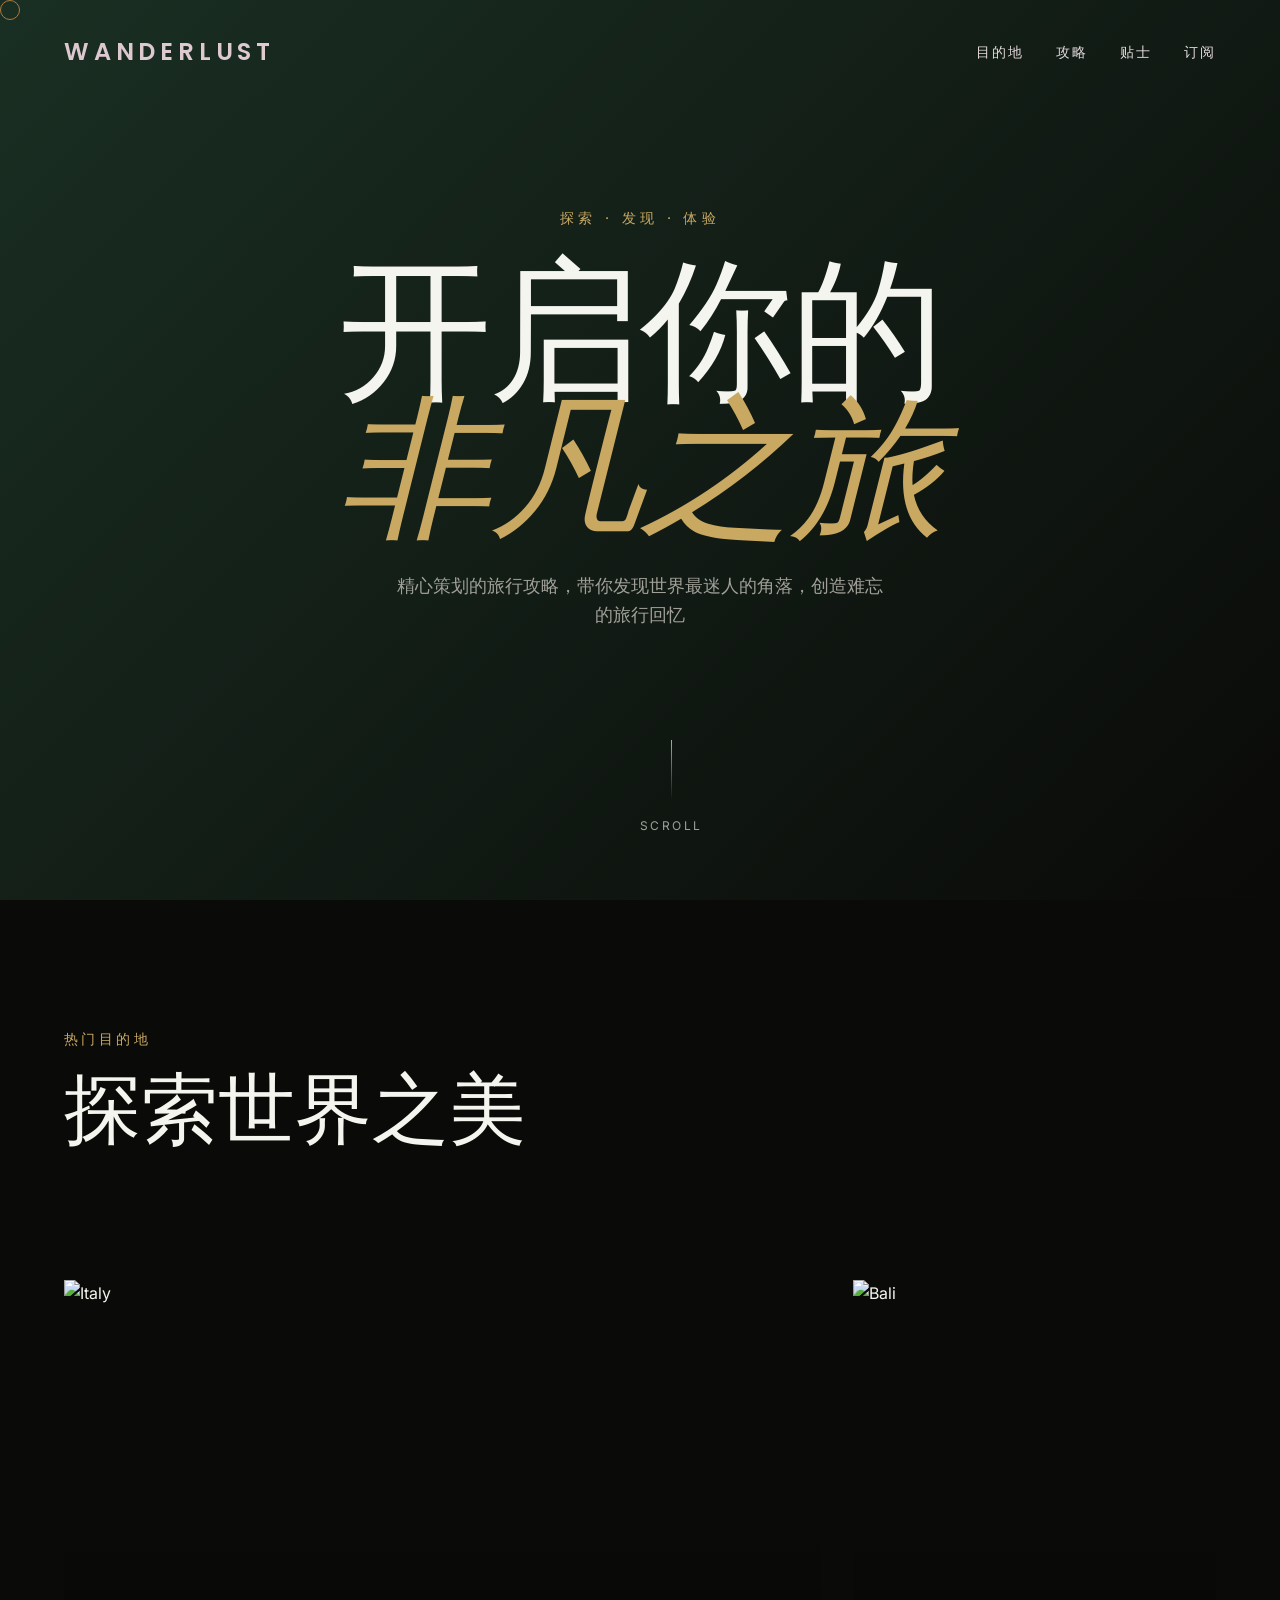
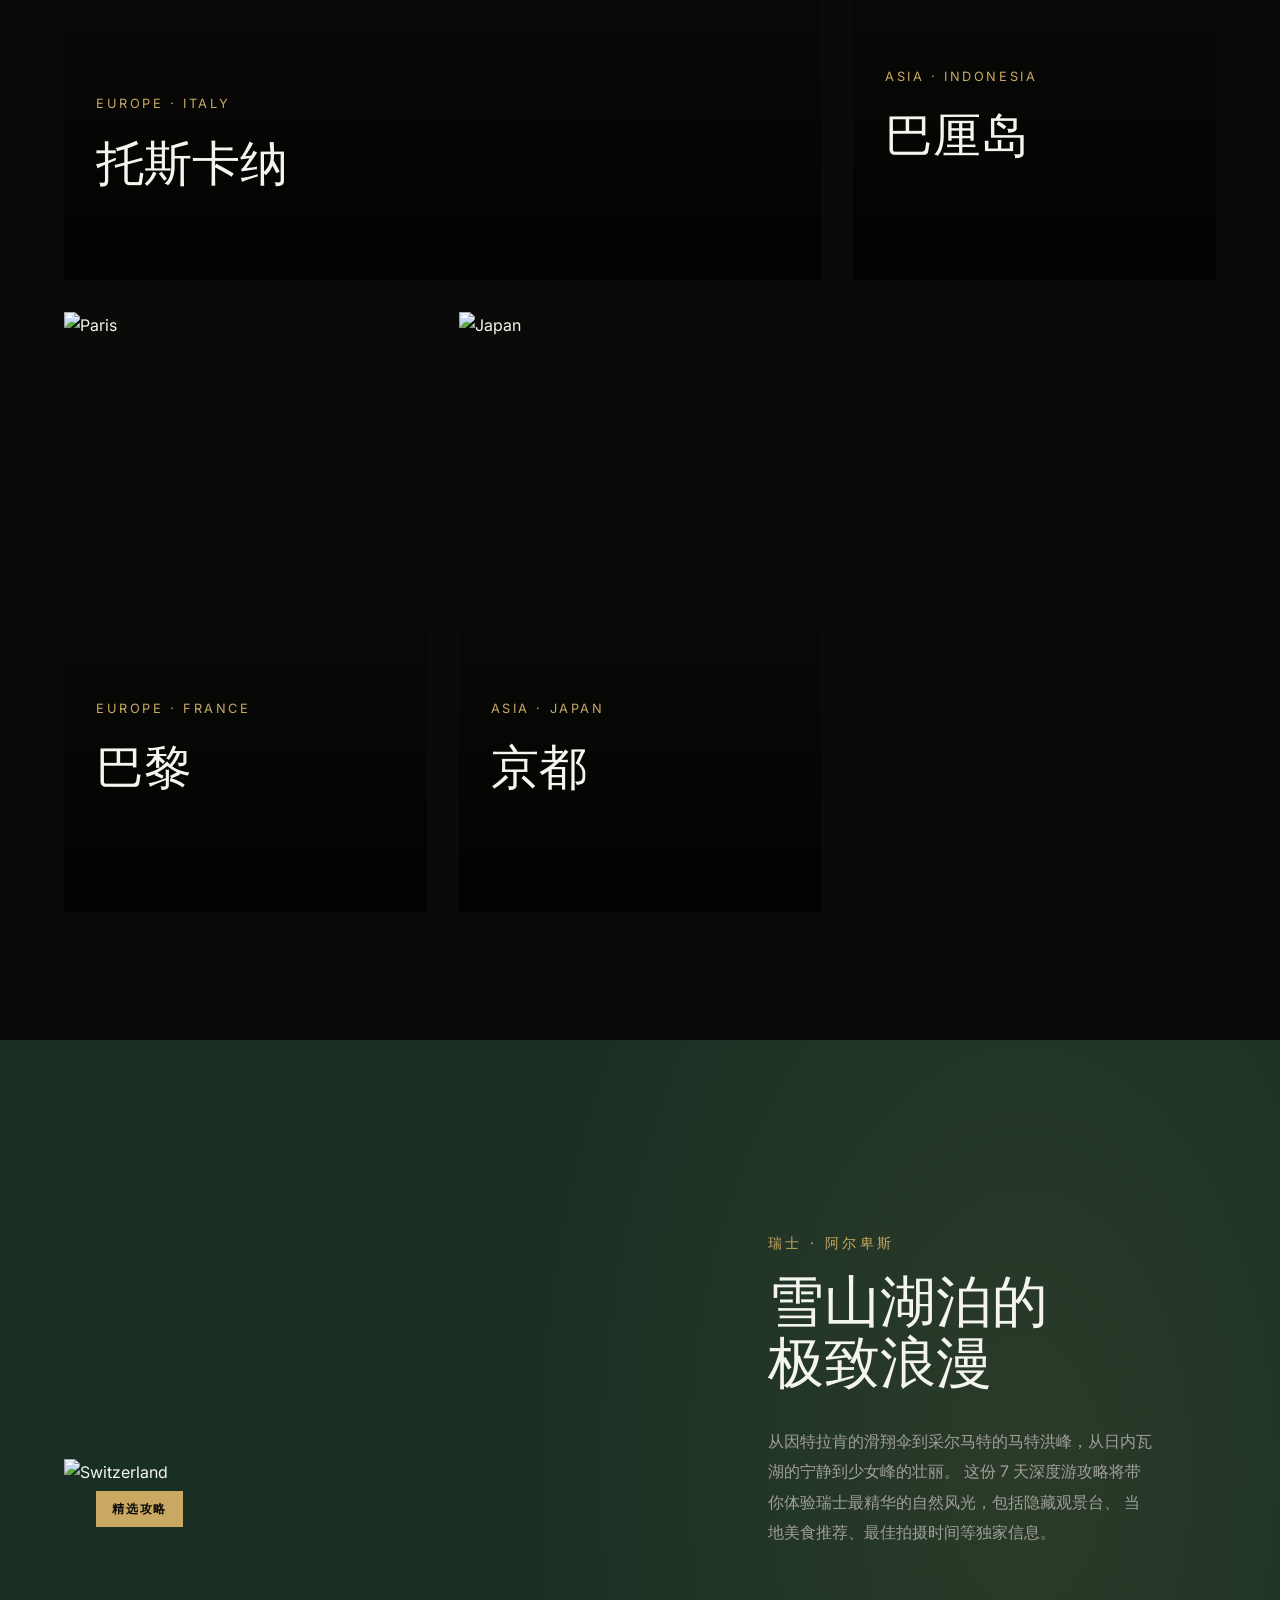
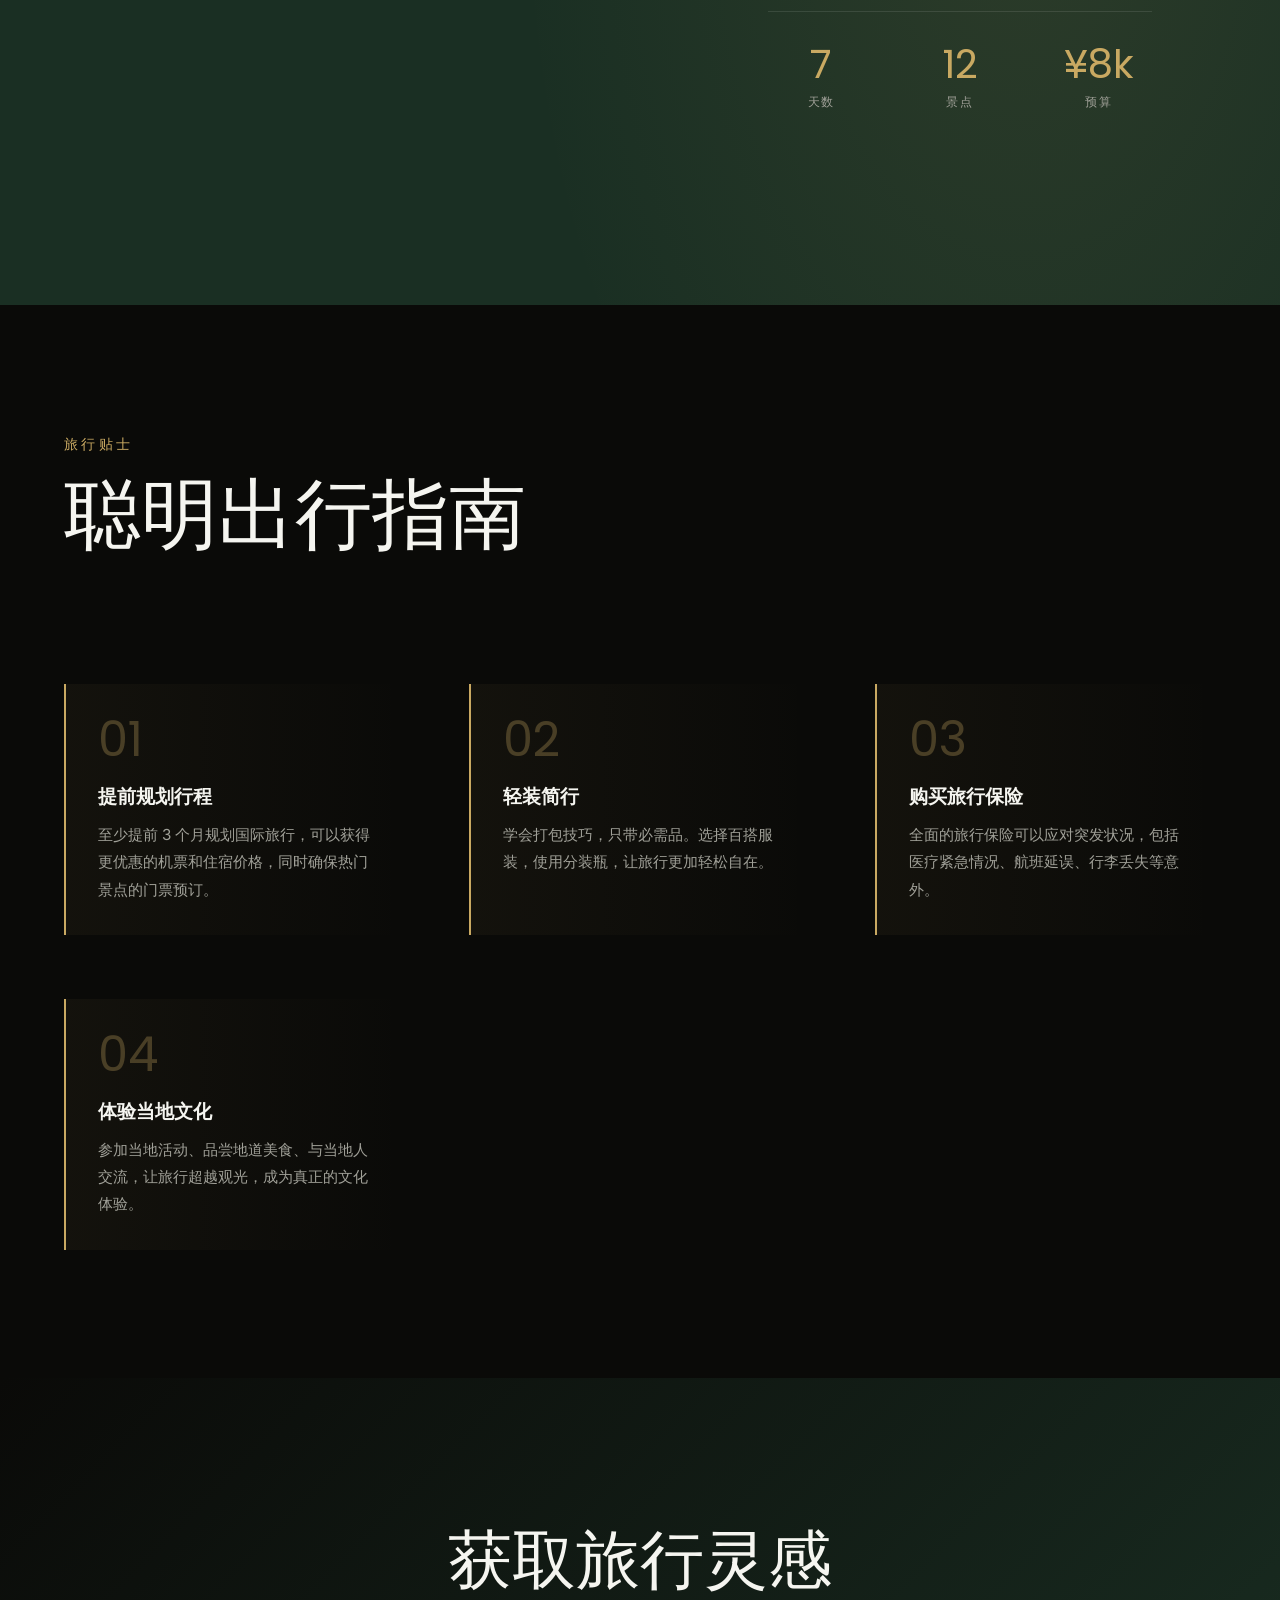
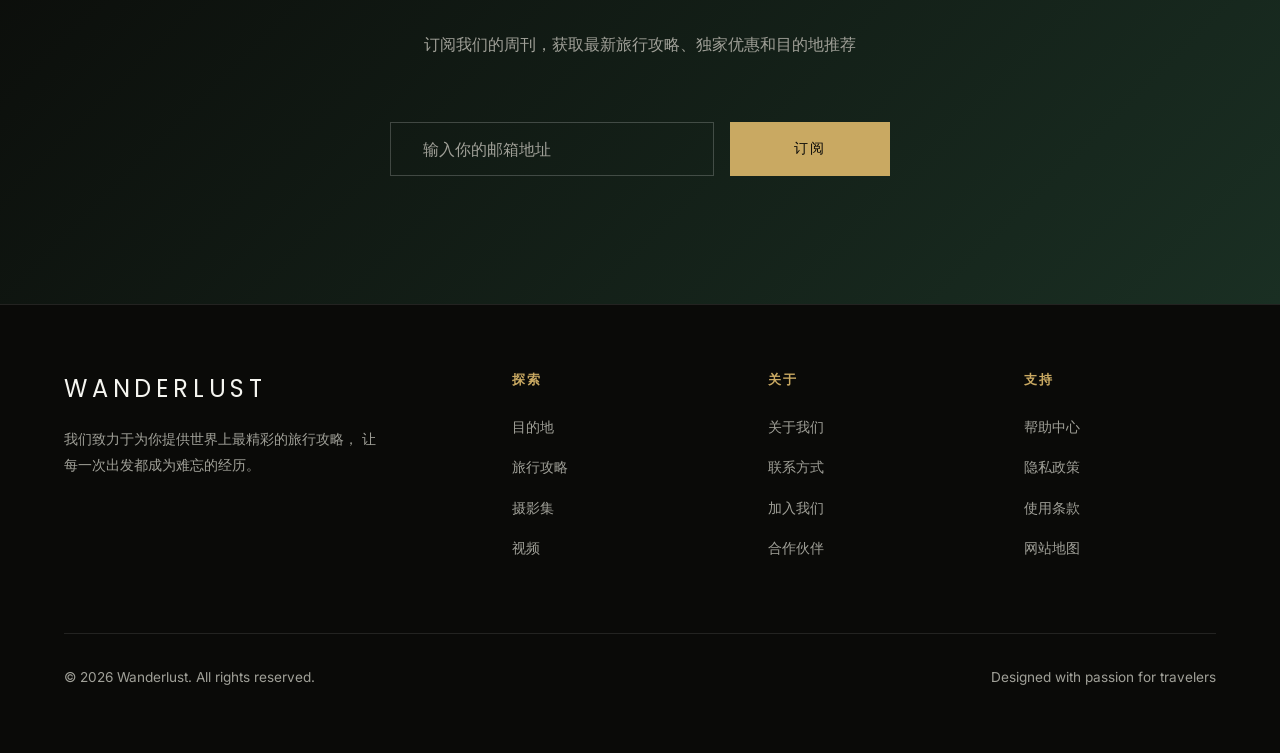
==== commit 13edde1c: "Update fonts to Poppins + Inter (young & vibrant style)" ====
--- a/index.html
+++ b/index.html
@@ -6,7 +6,7 @@
   <title>WANDERLUST | 探索世界</title>
   <link rel="preconnect" href="https://fonts.googleapis.com">
   <link rel="preconnect" href="https://fonts.gstatic.com" crossorigin>
-  <link href="https://fonts.googleapis.com/css2?family=Playfair+Display:ital,wght@0,400;0,600;0,700;1,400&family=Lato:ital,wght@0,300;0,400;0,700;1,400&display=swap" rel="stylesheet">
+  <link href="https://fonts.googleapis.com/css2?family=Poppins:wght@400;500;600;700&family=Inter:wght@300;400;500;600&display=swap" rel="stylesheet">
   <style>
     :root {
       --color-bg: #0a0a08;
@@ -18,8 +18,8 @@
       --color-deep-green: #1a2f23;
       --color-terracotta: #c17c5f;
       
-      --font-display: 'Playfair Display', serif;
-      --font-body: 'Lato', sans-serif;
+      --font-display: 'Poppins', sans-serif;
+      --font-body: 'Inter', sans-serif;
       
       --spacing-xs: 0.5rem;
       --spacing-sm: 1rem;
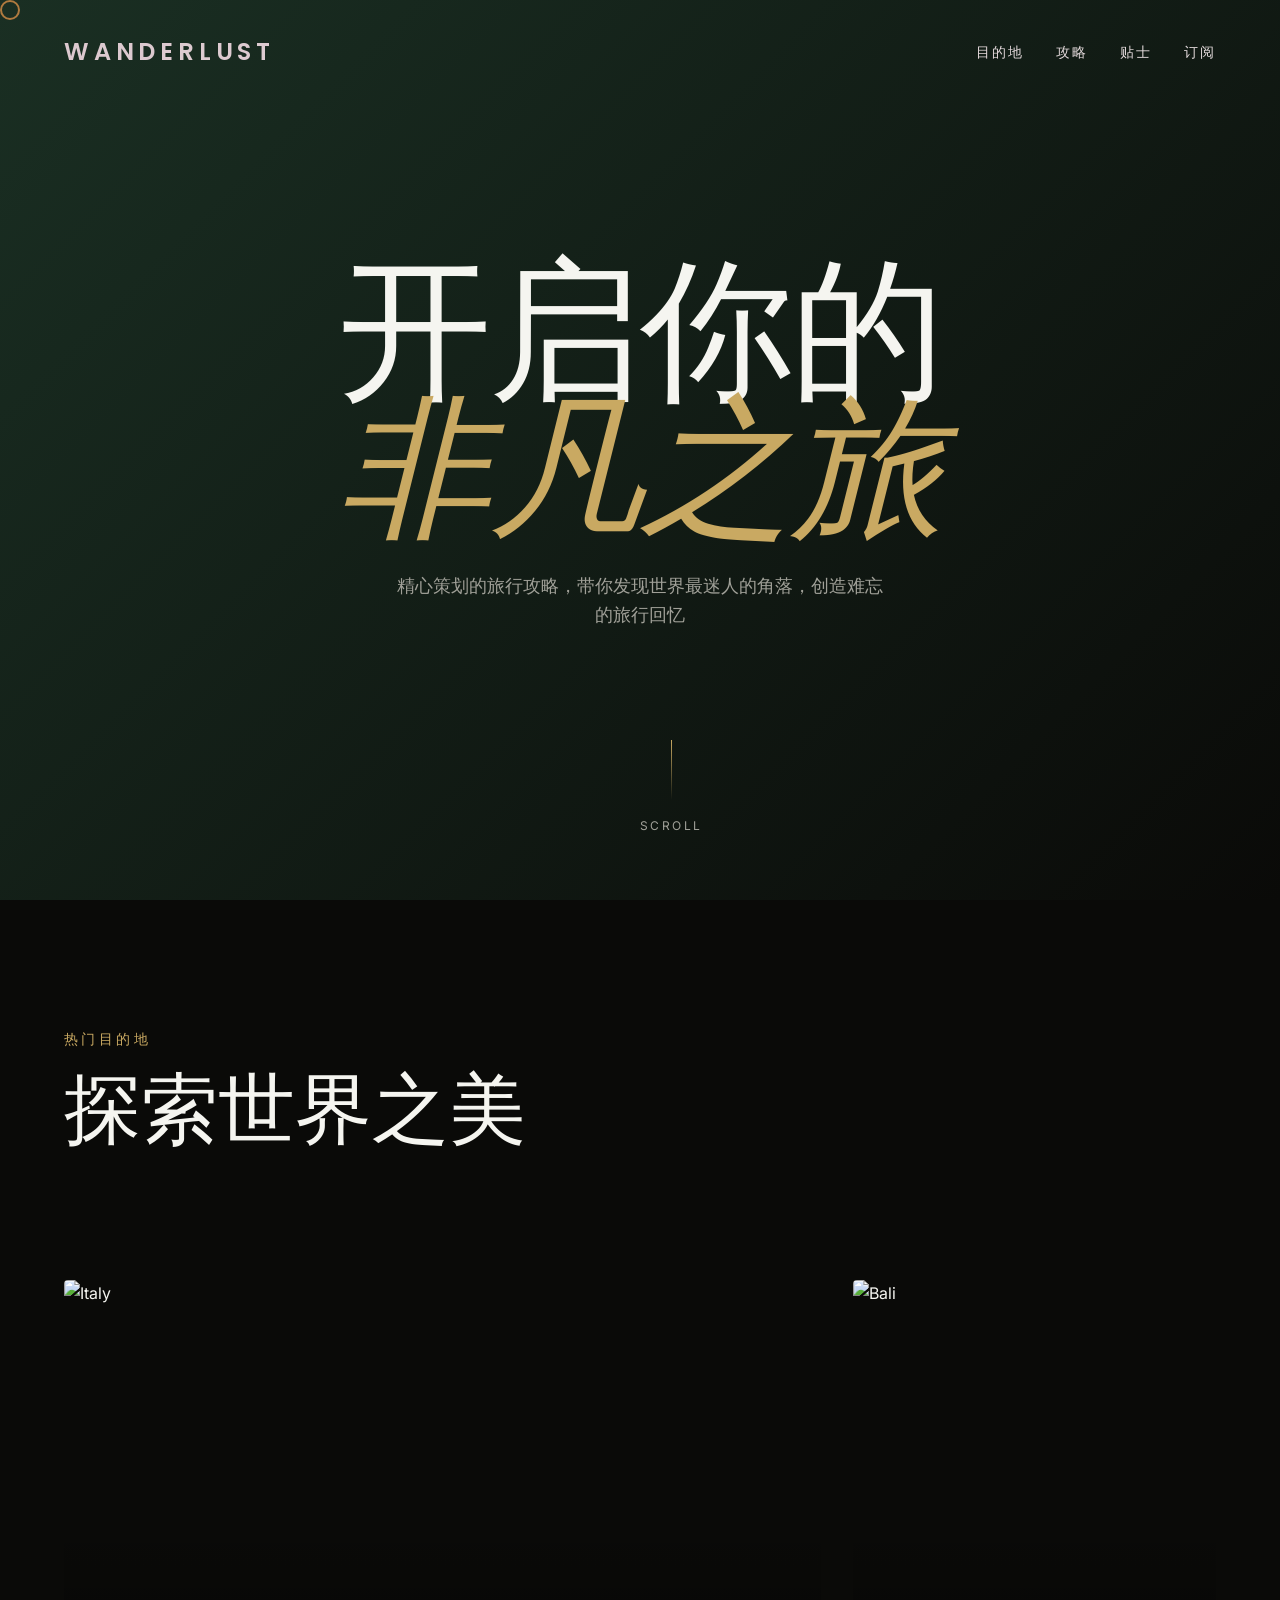
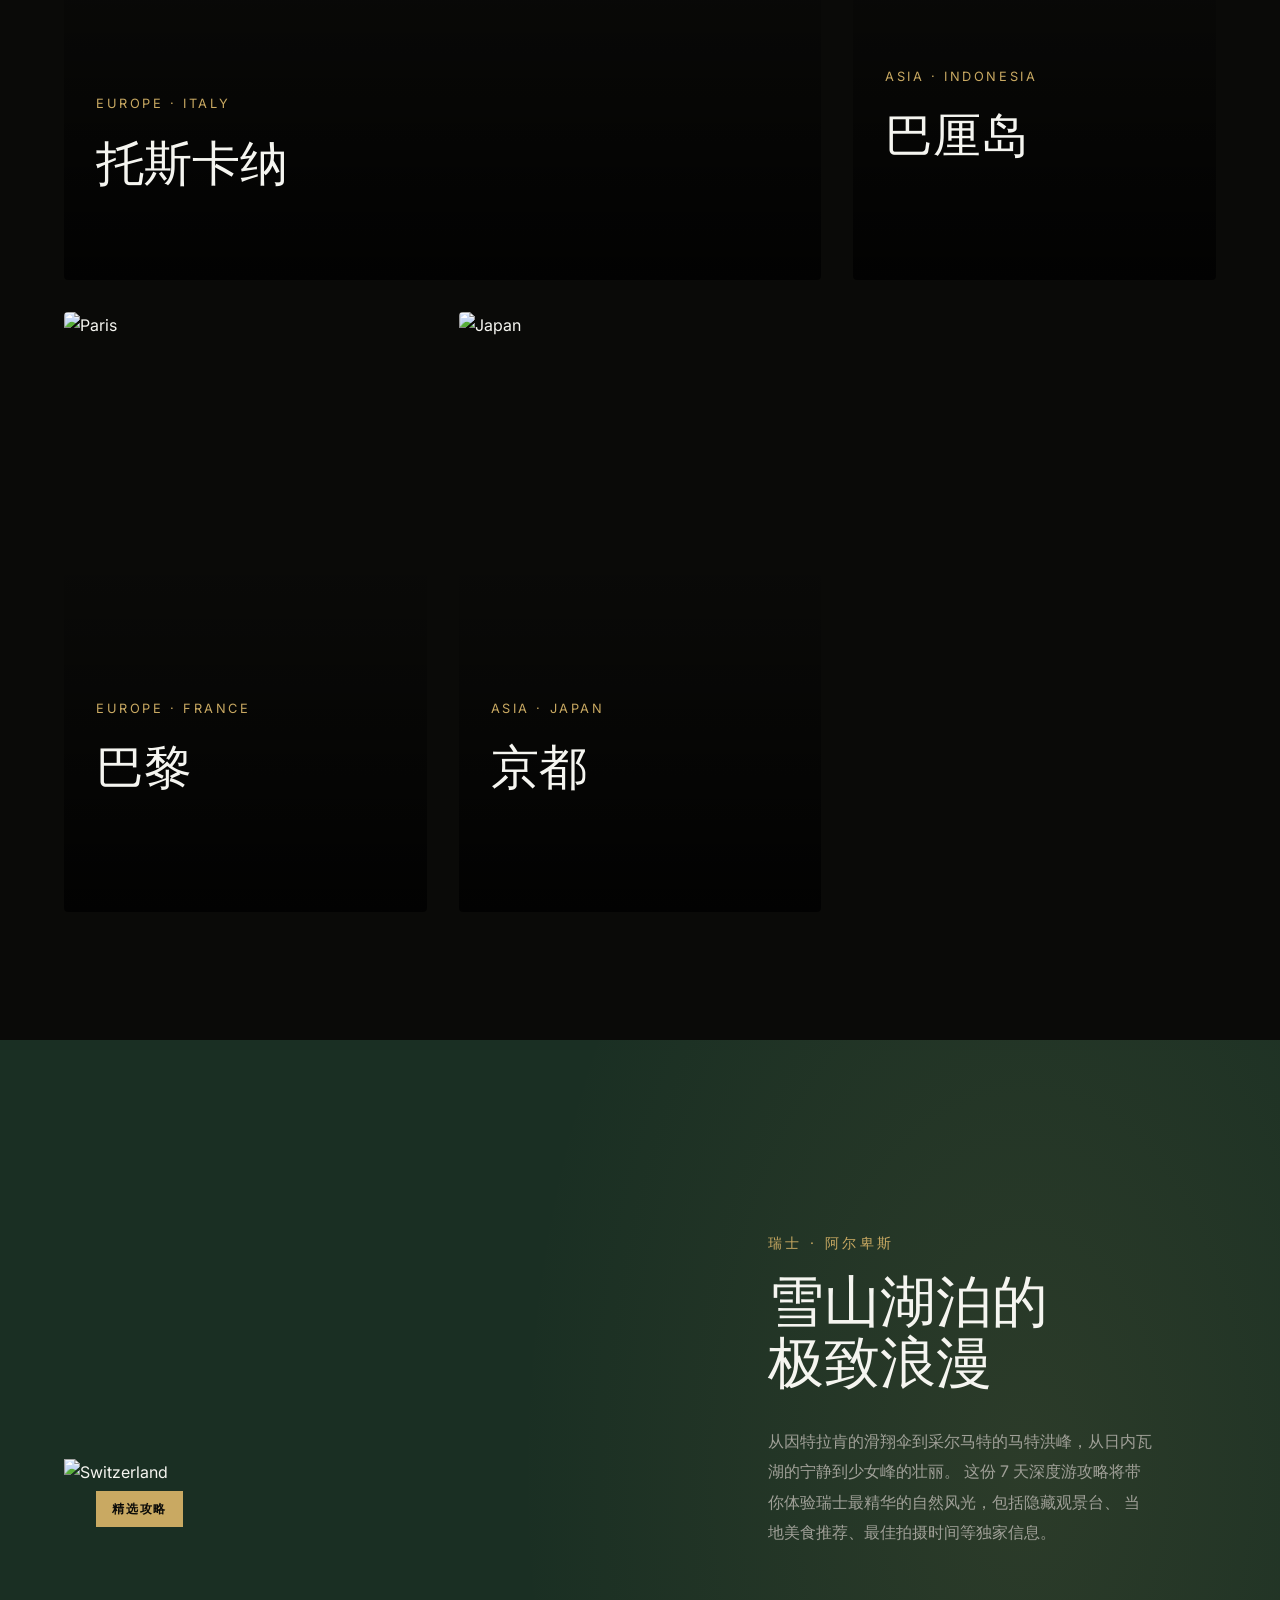
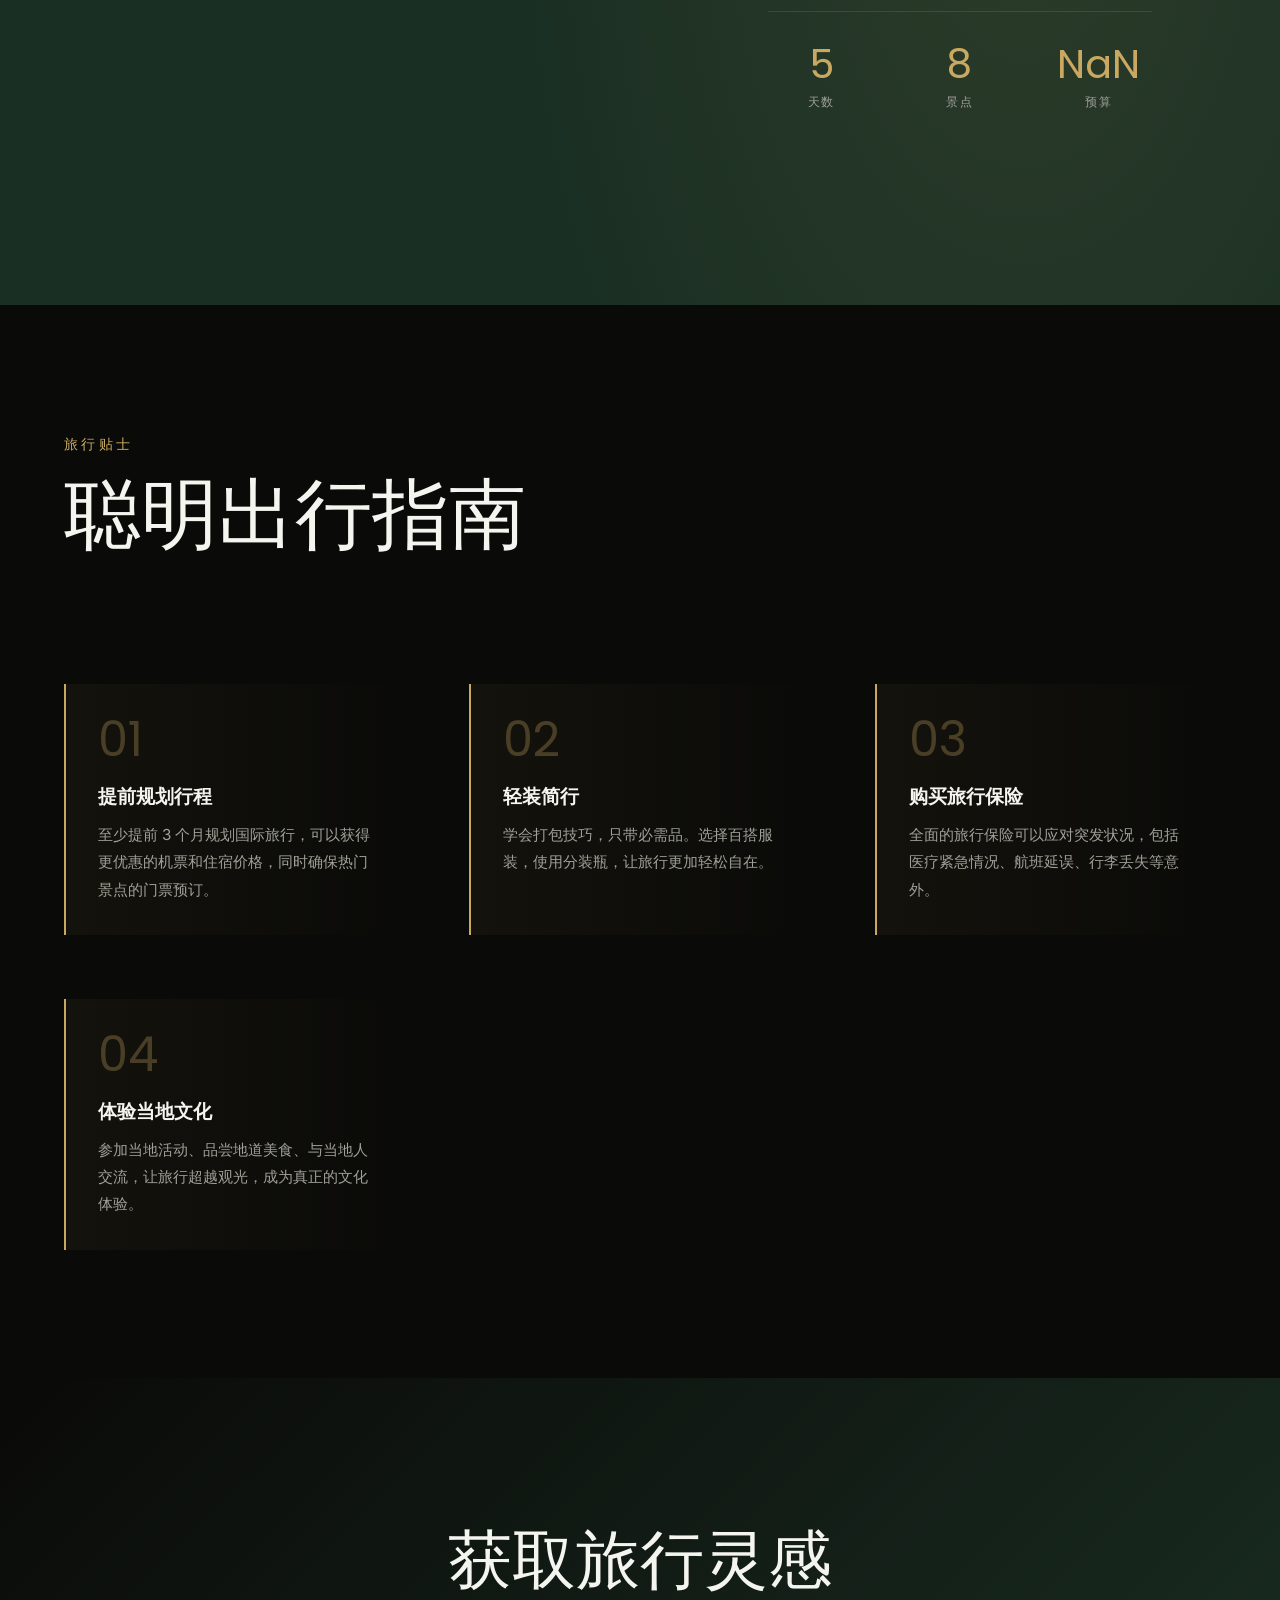
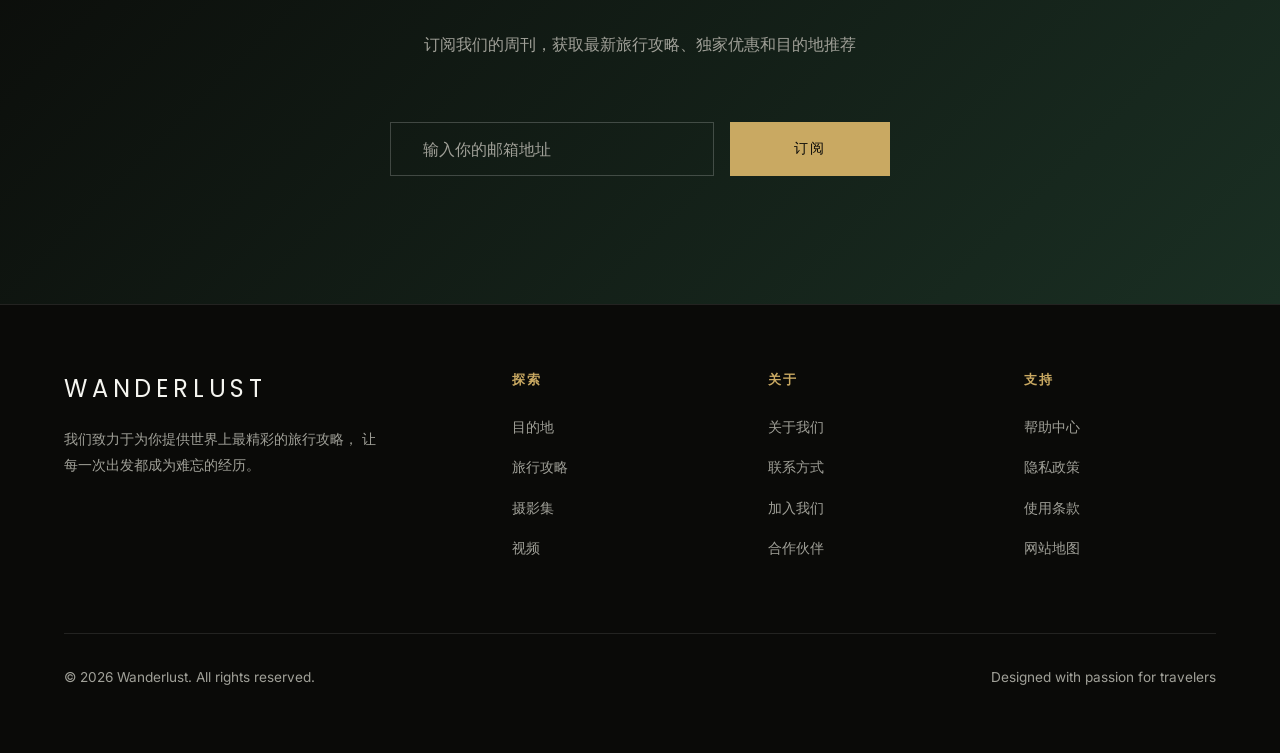
==== commit 66cc8898: "Add enhanced animations and interactions" ====
--- a/index.html
+++ b/index.html
@@ -47,25 +47,57 @@
     }
 
     /* Custom Cursor */
+    /* Enhanced Custom Cursor */
     .cursor {
       width: 20px;
       height: 20px;
-      border: 1px solid var(--color-accent);
+      border: 2px solid var(--color-accent);
       border-radius: 50%;
       position: fixed;
       pointer-events: none;
       z-index: 9999;
-      transition: transform 0.2s ease, background-color 0.2s ease;
+      transition: transform 0.15s cubic-bezier(0.175, 0.885, 0.32, 1.275), background-color 0.2s ease;
       mix-blend-mode: difference;
     }
 
     .cursor.hover {
-      transform: scale(2.5);
+      transform: scale(3);
       background-color: var(--color-accent);
-      opacity: 0.5;
-    }
-
-    /* Navigation */
+      opacity: 0.6;
+      border-color: transparent;
+    }
+
+    .cursor-dot {
+      width: 6px;
+      height: 6px;
+      background: var(--color-accent);
+      border-radius: 50%;
+      position: fixed;
+      pointer-events: none;
+      z-index: 10000;
+      transition: transform 0.08s ease;
+    }
+
+    .cursor-trail {
+      position: fixed;
+      width: 8px;
+      height: 8px;
+      background: var(--color-accent);
+      border-radius: 50%;
+      pointer-events: none;
+      z-index: 9998;
+      opacity: 0.6;
+      animation: fadeTrail 0.6s ease forwards;
+    }
+
+    @keyframes fadeTrail {
+      to {
+        transform: scale(0);
+        opacity: 0;
+      }
+    }
+
+    /* Navigation with Scroll Effect */
     nav {
       position: fixed;
       top: 0;
@@ -77,6 +109,19 @@
       align-items: center;
       z-index: 1000;
       mix-blend-mode: difference;
+      transition: all 0.4s cubic-bezier(0.16, 1, 0.3, 1);
+    }
+
+    nav.scrolled {
+      padding: var(--spacing-sm) var(--spacing-lg);
+      background: rgba(10, 10, 8, 0.95);
+      backdrop-filter: blur(20px);
+      mix-blend-mode: normal;
+      box-shadow: 0 4px 30px rgba(0, 0, 0, 0.3);
+    }
+
+    nav.scrolled .logo {
+      color: var(--color-accent);
     }
 
     .logo {
@@ -115,6 +160,24 @@
 
     .nav-links a:hover::after {
       width: 100%;
+    }
+
+    .nav-links a::before {
+      content: '';
+      position: absolute;
+      top: 50%;
+      left: 50%;
+      width: 0;
+      height: 0;
+      background: rgba(201, 169, 98, 0.1);
+      border-radius: 50%;
+      transform: translate(-50%, -50%);
+      transition: width 0.6s cubic-bezier(0.16, 1, 0.3, 1), height 0.6s cubic-bezier(0.16, 1, 0.3, 1);
+    }
+
+    .nav-links a:active::before {
+      width: 150px;
+      height: 150px;
     }
 
     /* Hero Section */
@@ -269,6 +332,22 @@
       height: 600px;
       overflow: hidden;
       cursor: pointer;
+      border-radius: 4px;
+      transition: all 0.5s cubic-bezier(0.16, 1, 0.3, 1);
+    }
+
+    .destination-card::after {
+      content: '';
+      position: absolute;
+      inset: 0;
+      background: linear-gradient(135deg, rgba(201, 169, 98, 0.1) 0%, transparent 50%, rgba(201, 169, 98, 0.15) 100%);
+      opacity: 0;
+      transition: opacity 0.5s ease;
+      pointer-events: none;
+    }
+
+    .destination-card:hover::after {
+      opacity: 1;
     }
 
     .destination-card:nth-child(1) {
@@ -285,11 +364,22 @@
       width: 100%;
       height: 100%;
       object-fit: cover;
-      transition: transform 0.8s cubic-bezier(0.16, 1, 0.3, 1);
+      transition: transform 1s cubic-bezier(0.16, 1, 0.3, 1), filter 0.5s ease;
+      filter: brightness(1);
     }
 
     .destination-card:hover .destination-image {
-      transform: scale(1.1);
+      transform: scale(1.15);
+      filter: brightness(1.1);
+    }
+
+    .destination-card {
+      transform-style: preserve-3d;
+    }
+
+    .destination-card:hover {
+      transform: translateY(-8px);
+      box-shadow: 0 20px 60px rgba(0, 0, 0, 0.4);
     }
 
     .destination-overlay {
@@ -536,11 +626,37 @@
       text-transform: uppercase;
       letter-spacing: 0.15em;
       cursor: pointer;
-      transition: background-color 0.3s ease;
+      position: relative;
+      overflow: hidden;
+      transition: all 0.4s cubic-bezier(0.16, 1, 0.3, 1);
+    }
+
+    .newsletter-button::before {
+      content: '';
+      position: absolute;
+      top: 50%;
+      left: 50%;
+      width: 0;
+      height: 0;
+      background: rgba(255, 255, 255, 0.3);
+      border-radius: 50%;
+      transform: translate(-50%, -50%);
+      transition: width 0.6s cubic-bezier(0.16, 1, 0.3, 1), height 0.6s cubic-bezier(0.16, 1, 0.3, 1);
+    }
+
+    .newsletter-button:hover::before {
+      width: 300px;
+      height: 300px;
     }
 
     .newsletter-button:hover {
       background: var(--color-accent-light);
+      transform: translateY(-2px);
+      box-shadow: 0 10px 30px rgba(201, 169, 98, 0.3);
+    }
+
+    .newsletter-button:active {
+      transform: translateY(0);
     }
 
     /* Footer */
@@ -620,16 +736,77 @@
       }
     }
 
-    /* Scroll Animations */
+    /* Enhanced Scroll Animations */
     .reveal {
       opacity: 0;
-      transform: translateY(60px);
-      transition: all 1s cubic-bezier(0.16, 1, 0.3, 1);
+      transform: translateY(80px);
+      transition: all 1.2s cubic-bezier(0.16, 1, 0.3, 1);
     }
 
     .reveal.active {
       opacity: 1;
       transform: translateY(0);
+    }
+
+    .reveal-left {
+      opacity: 0;
+      transform: translateX(-80px);
+      transition: all 1s cubic-bezier(0.16, 1, 0.3, 1);
+    }
+
+    .reveal-left.active {
+      opacity: 1;
+      transform: translateX(0);
+    }
+
+    .reveal-right {
+      opacity: 0;
+      transform: translateX(80px);
+      transition: all 1s cubic-bezier(0.16, 1, 0.3, 1);
+    }
+
+    .reveal-right.active {
+      opacity: 1;
+      transform: translateX(0);
+    }
+
+    .reveal-scale {
+      opacity: 0;
+      transform: scale(0.9);
+      transition: all 1s cubic-bezier(0.16, 1, 0.3, 1);
+    }
+
+    .reveal-scale.active {
+      opacity: 1;
+      transform: scale(1);
+    }
+
+    /* Staggered animation delays */
+    .reveal-delay-1 { transition-delay: 0.1s; }
+    .reveal-delay-2 { transition-delay: 0.2s; }
+    .reveal-delay-3 { transition-delay: 0.3s; }
+    .reveal-delay-4 { transition-delay: 0.4s; }
+
+    /* Floating animation for decorative elements */
+    @keyframes float {
+      0%, 100% { transform: translateY(0px); }
+      50% { transform: translateY(-20px); }
+    }
+
+    .floating {
+      animation: float 6s ease-in-out infinite;
+    }
+
+    /* Shimmer effect */
+    @keyframes shimmer {
+      0% { background-position: -1000px 0; }
+      100% { background-position: 1000px 0; }
+    }
+
+    .shimmer {
+      background: linear-gradient(90deg, transparent, rgba(255,255,255,0.1), transparent);
+      background-size: 1000px 100%;
+      animation: shimmer 3s infinite;
     }
   </style>
 </head>
@@ -811,13 +988,31 @@
   </footer>
 
   <script>
-    // Custom Cursor
+    // Enhanced Custom Cursor with Trail Effect
     const cursor = document.querySelector('.cursor');
+    const cursorDot = document.createElement('div');
+    cursorDot.className = 'cursor-dot';
+    document.body.appendChild(cursorDot);
+
     const hoverTriggers = document.querySelectorAll('.hover-trigger');
+    let cursorTrailTimer = null;
 
     document.addEventListener('mousemove', (e) => {
       cursor.style.left = e.clientX + 'px';
       cursor.style.top = e.clientY + 'px';
+      cursorDot.style.left = e.clientX + 'px';
+      cursorDot.style.top = e.clientY + 'px';
+
+      // Create trail effect
+      if (cursorTrailTimer) clearTimeout(cursorTrailTimer);
+      cursorTrailTimer = setTimeout(() => {
+        const trail = document.createElement('div');
+        trail.className = 'cursor-trail';
+        trail.style.left = e.clientX + 'px';
+        trail.style.top = e.clientY + 'px';
+        document.body.appendChild(trail);
+        setTimeout(() => trail.remove(), 600);
+      }, 30);
     });
 
     hoverTriggers.forEach(trigger => {
@@ -825,17 +1020,32 @@
       trigger.addEventListener('mouseleave', () => cursor.classList.remove('hover'));
     });
 
-    // Scroll Reveal Animation
-    const revealElements = document.querySelectorAll('.reveal');
+    // Navigation Scroll Effect
+    const nav = document.querySelector('nav');
+    let lastScrollY = window.scrollY;
+
+    window.addEventListener('scroll', () => {
+      if (window.scrollY > 100) {
+        nav.classList.add('scrolled');
+      } else {
+        nav.classList.remove('scrolled');
+      }
+      lastScrollY = window.scrollY;
+    });
+
+    // Enhanced Scroll Reveal Animation with stagger
+    const revealElements = document.querySelectorAll('.reveal, .reveal-left, .reveal-right, .reveal-scale');
 
     const revealOnScroll = () => {
       const windowHeight = window.innerHeight;
-      const revealPoint = 150;
-
-      revealElements.forEach(element => {
+      const revealPoint = 100;
+
+      revealElements.forEach((element, index) => {
         const elementTop = element.getBoundingClientRect().top;
         if (elementTop < windowHeight - revealPoint) {
-          element.classList.add('active');
+          setTimeout(() => {
+            element.classList.add('active');
+          }, index * 50);
         }
       });
     };
@@ -843,32 +1053,120 @@
     window.addEventListener('scroll', revealOnScroll);
     revealOnScroll();
 
-    // Smooth scroll for navigation
+    // Smooth scroll for navigation with offset
     document.querySelectorAll('a[href^="#"]').forEach(anchor => {
       anchor.addEventListener('click', function(e) {
         e.preventDefault();
         const target = document.querySelector(this.getAttribute('href'));
         if (target) {
-          target.scrollIntoView({ behavior: 'smooth' });
+          const offset = 80;
+          const targetPosition = target.getBoundingClientRect().top + window.pageYOffset - offset;
+          window.scrollTo({ top: targetPosition, behavior: 'smooth' });
         }
       });
     });
 
-    // Form submission
+    // Form submission with animation
     document.querySelector('.newsletter-form').addEventListener('submit', (e) => {
       e.preventDefault();
+      const button = e.target.querySelector('button');
       const email = e.target.querySelector('input').value;
-      alert(`感谢订阅！我们会将旅行灵感发送到：${email}`);
-      e.target.reset();
+      
+      button.textContent = '✓ 已订阅';
+      button.style.background = '#4CAF50';
+      
+      setTimeout(() => {
+        alert(`感谢订阅！我们会将旅行灵感发送到：${email}`);
+        button.textContent = '订阅';
+        button.style.background = '';
+        e.target.reset();
+      }, 500);
     });
 
-    // Parallax effect for hero
+    // Enhanced Parallax effect for hero
     window.addEventListener('scroll', () => {
       const scrolled = window.pageYOffset;
       const heroImage = document.querySelector('.hero-image');
+      const heroContent = document.querySelector('.hero-content');
+      
       if (heroImage) {
-        heroImage.style.transform = `scale(1.1) translateY(${scrolled * 0.3}px)`;
+        heroImage.style.transform = `scale(1.1) translateY(${scrolled * 0.5}px)`;
       }
+      if (heroContent) {
+        heroContent.style.transform = `translateY(${scrolled * 0.3}px)`;
+        heroContent.style.opacity = 1 - (scrolled / 700);
+      }
+    });
+
+    // 3D Tilt Effect on destination cards
+    document.querySelectorAll('.destination-card').forEach(card => {
+      card.addEventListener('mousemove', (e) => {
+        const rect = card.getBoundingClientRect();
+        const x = e.clientX - rect.left;
+        const y = e.clientY - rect.top;
+        const centerX = rect.width / 2;
+        const centerY = rect.height / 2;
+        const rotateX = (y - centerY) / 20;
+        const rotateY = (centerX - x) / 20;
+        
+        card.style.transform = `perspective(1000px) rotateX(${rotateX}deg) rotateY(${rotateY}deg) translateY(-8px)`;
+      });
+      
+      card.addEventListener('mouseleave', () => {
+        card.style.transform = 'perspective(1000px) rotateX(0) rotateY(0) translateY(0)';
+      });
+    });
+
+    // Stat counter animation
+    const animateStats = () => {
+      const stats = document.querySelectorAll('.stat-value');
+      stats.forEach(stat => {
+        const rect = stat.getBoundingClientRect();
+        if (rect.top < window.innerHeight && !stat.classList.contains('animated')) {
+          stat.classList.add('animated');
+          const target = stat.textContent;
+          const isNumber = !isNaN(parseInt(target.replace(/[^0-9]/g, '')));
+          if (isNumber) {
+            let current = 0;
+            const increment = parseInt(target) / 50;
+            const timer = setInterval(() => {
+              current += increment;
+              if (current >= parseInt(target)) {
+                stat.textContent = target;
+                clearInterval(timer);
+              } else {
+                stat.textContent = Math.floor(current);
+              }
+            }, 30);
+          }
+        }
+      });
+    };
+
+    window.addEventListener('scroll', animateStats);
+    animateStats();
+
+    // Magnetic button effect
+    document.querySelectorAll('.newsletter-button').forEach(button => {
+      button.addEventListener('mousemove', (e) => {
+        const rect = button.getBoundingClientRect();
+        const x = e.clientX - rect.left - rect.width / 2;
+        const y = e.clientY - rect.top - rect.height / 2;
+        button.style.transform = `translate(${x * 0.3}px, ${y * 0.3}px)`;
+      });
+      
+      button.addEventListener('mouseleave', () => {
+        button.style.transform = 'translate(0, 0)';
+      });
+    });
+
+    // Add floating animation to hero eyebrow
+    document.querySelector('.hero-eyebrow')?.classList.add('floating');
+
+    // Add shimmer effect to section labels
+    document.querySelectorAll('.section-label').forEach(label => {
+      label.style.position = 'relative';
+      label.style.overflow = 'hidden';
     });
   </script>
 </body>
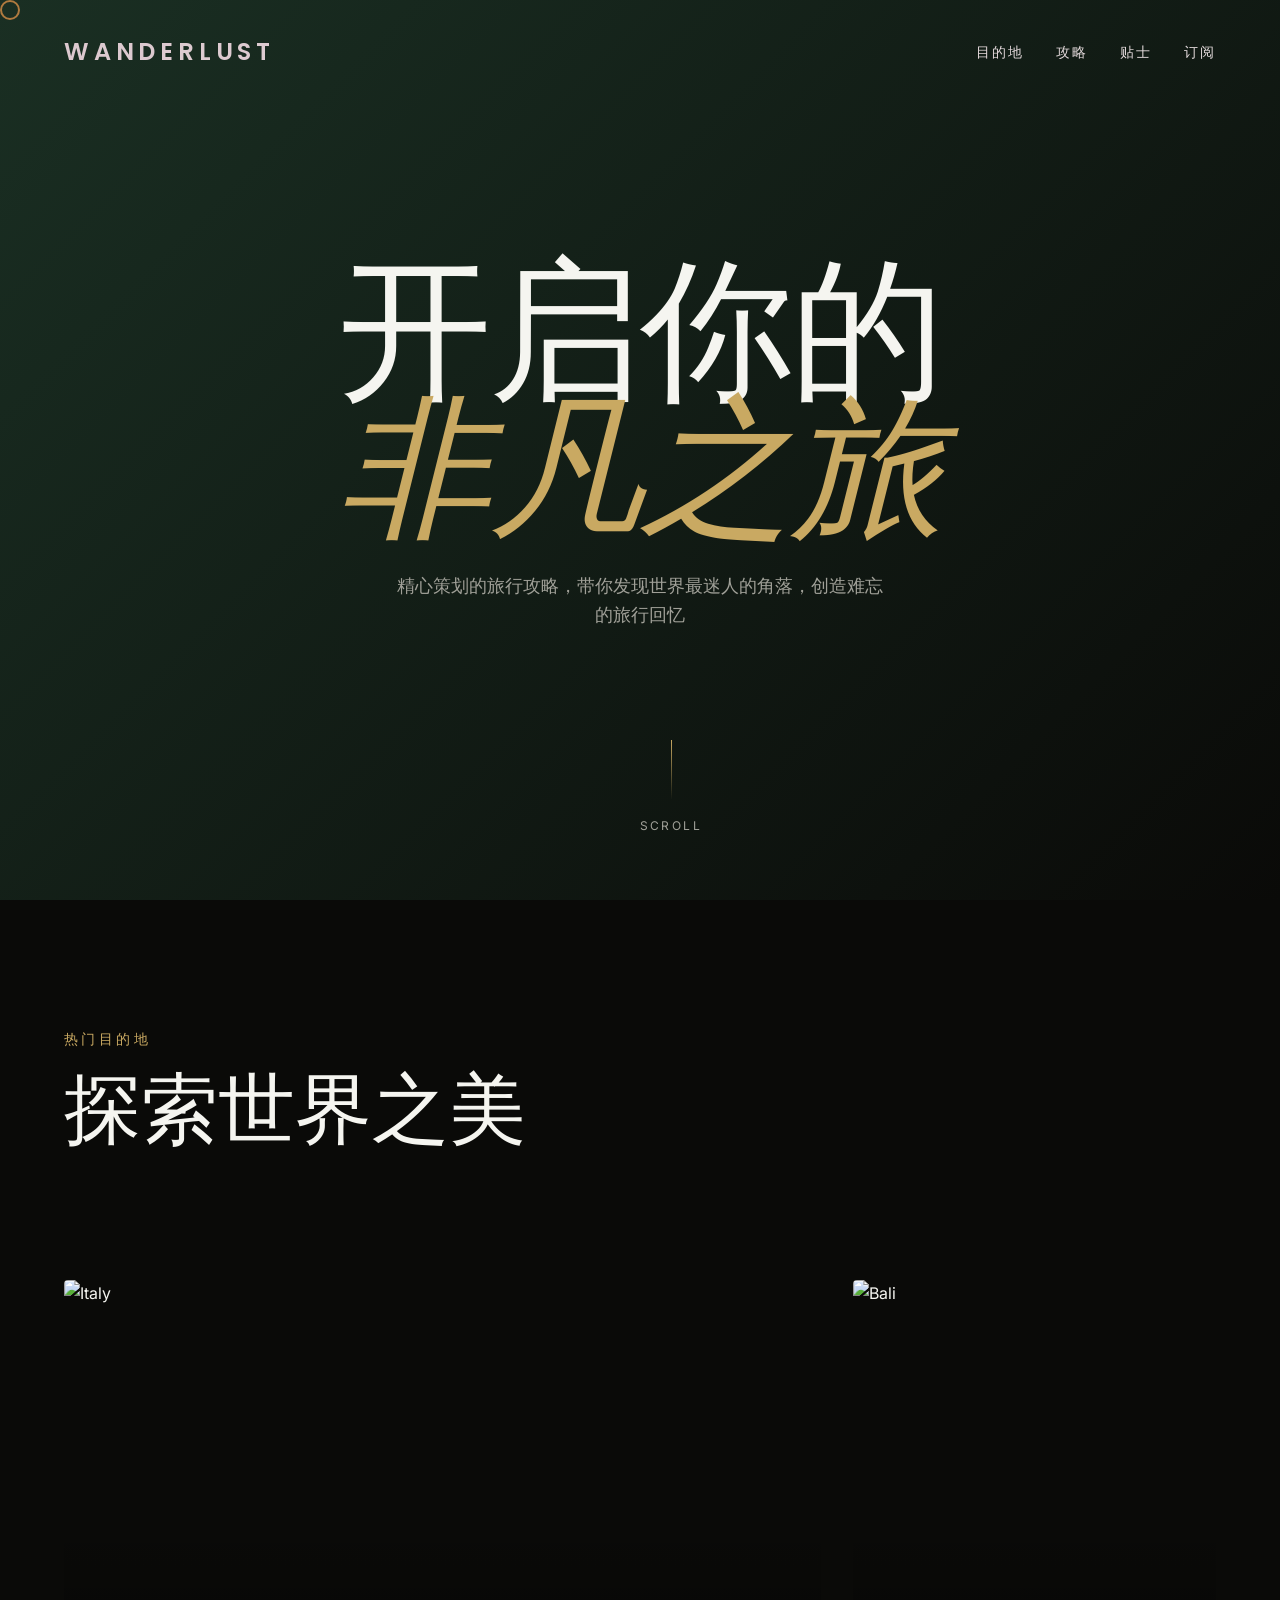
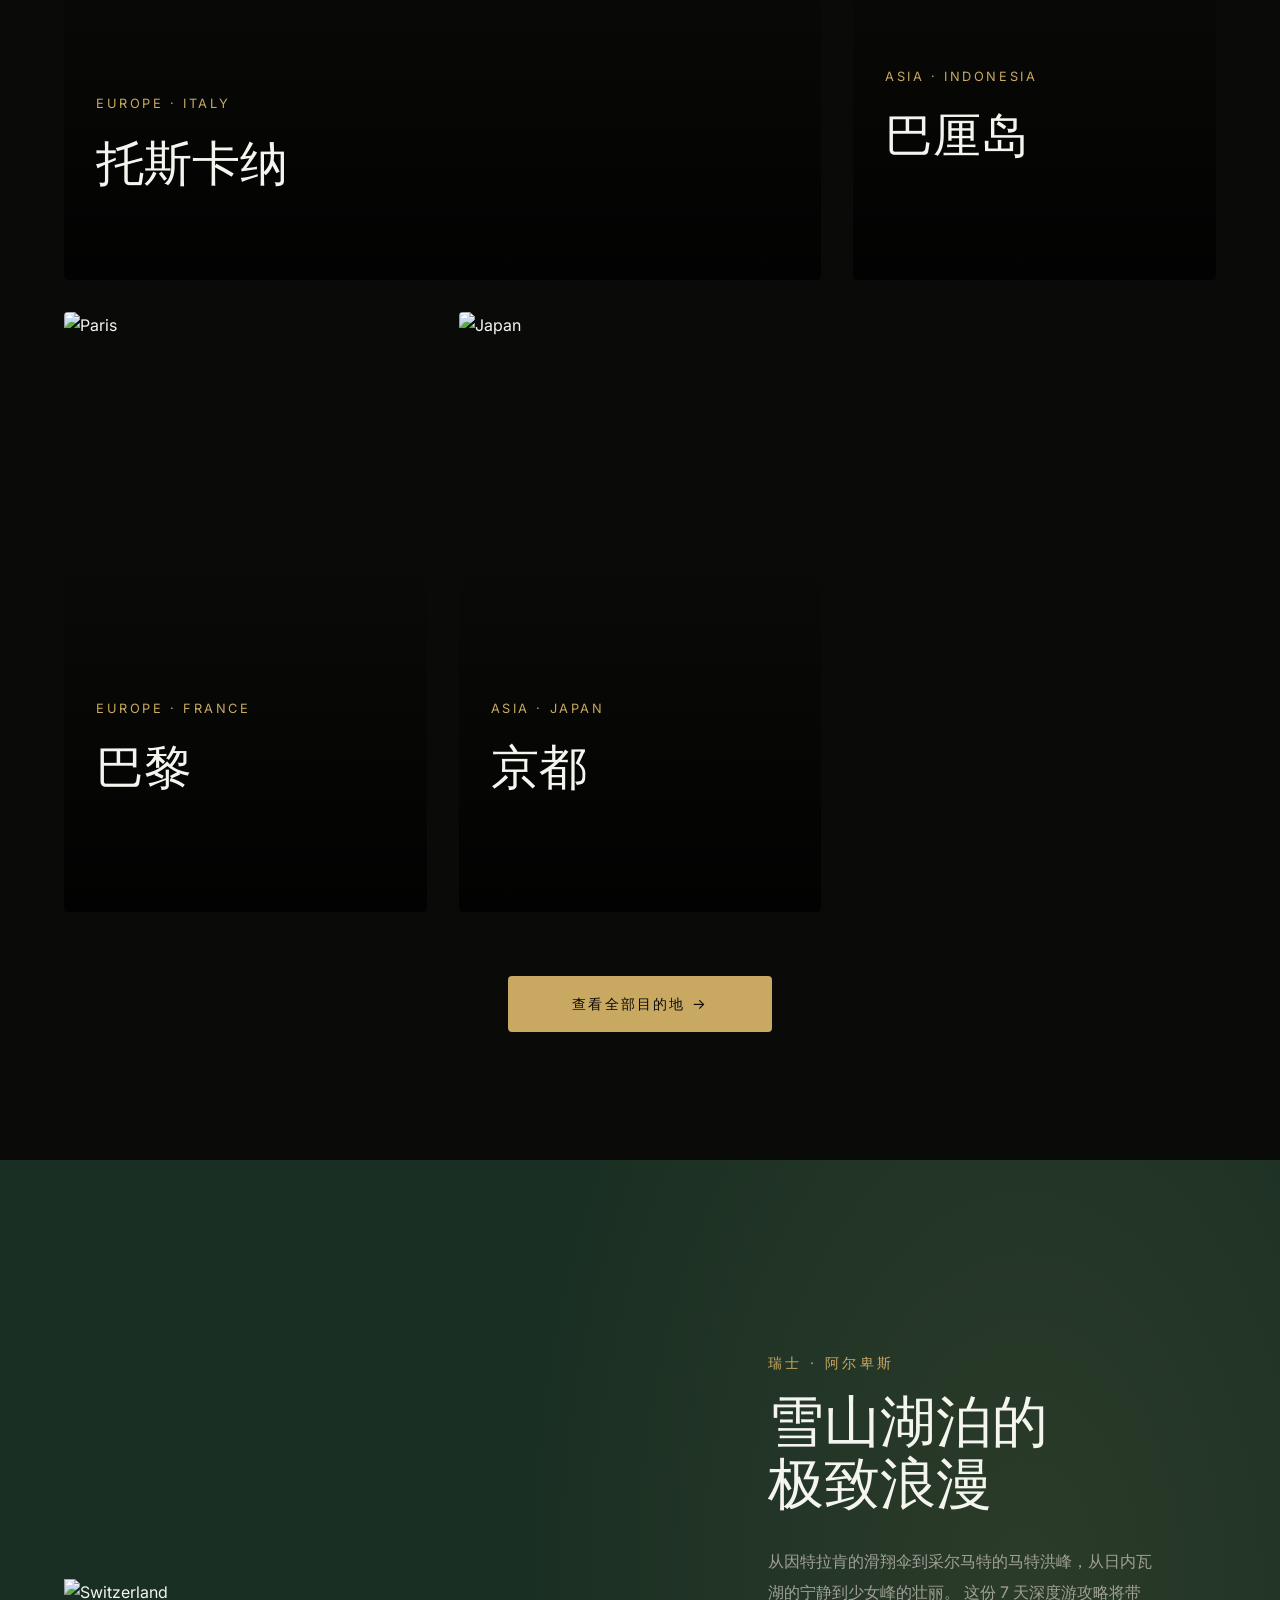
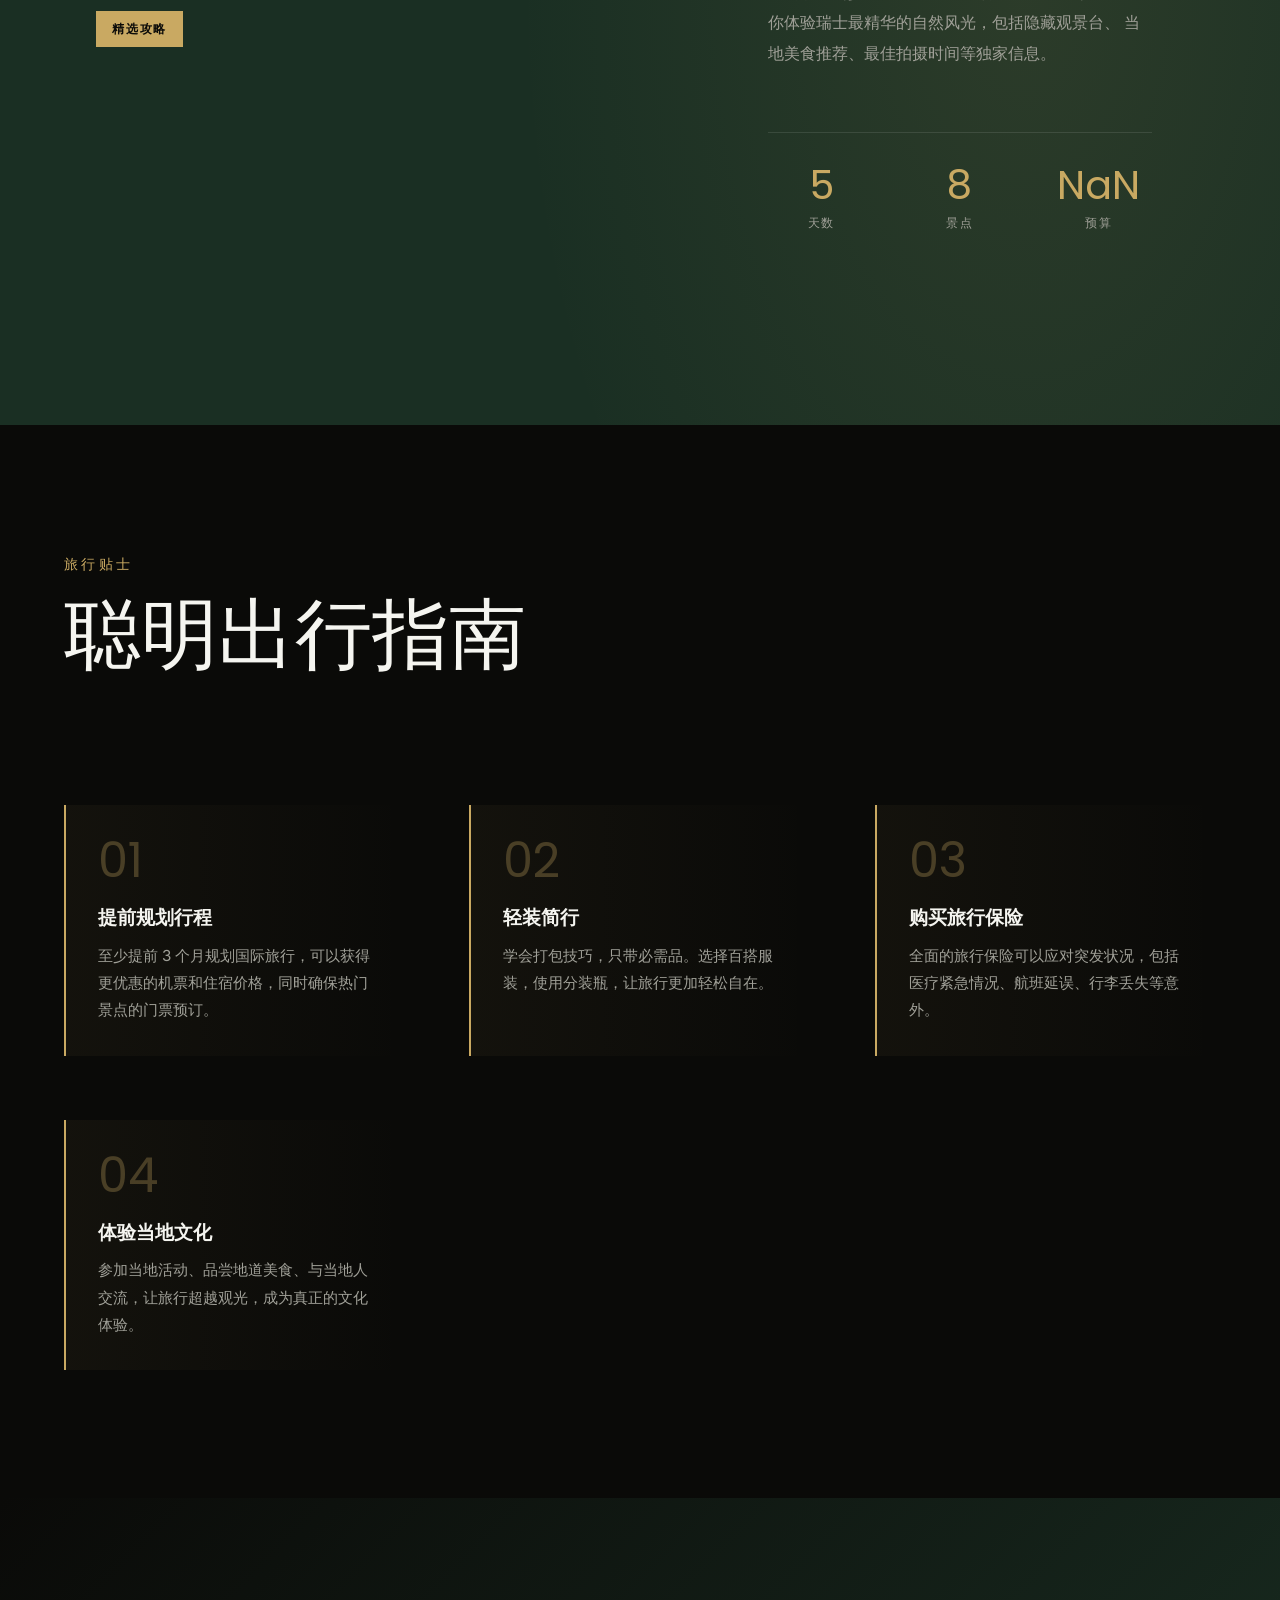
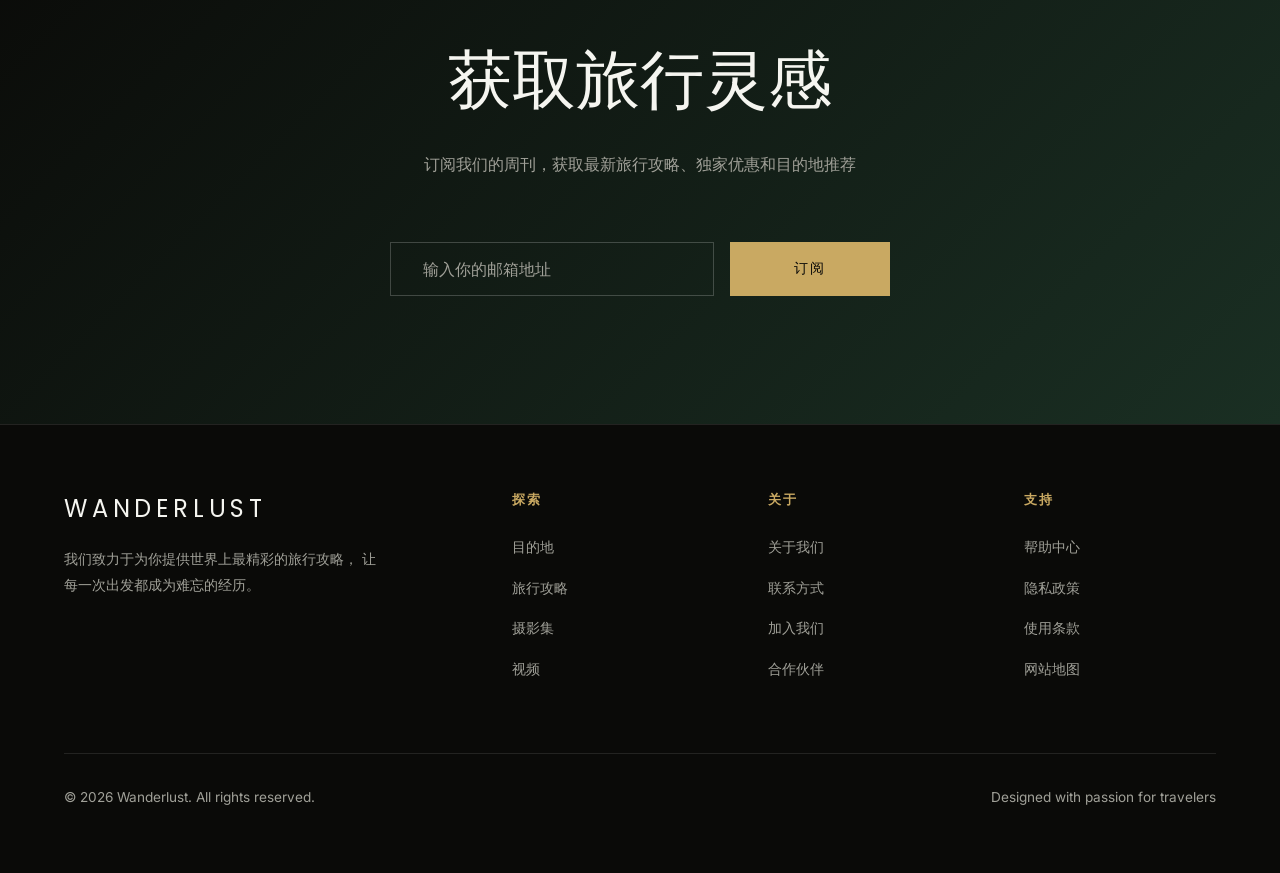
==== commit e9c110f4: "feat: 完善目的地板块 - 添加详情页、列表页、筛选搜索功能 - 新增 destinations.json 数据结构（4 个目的地完整信息） - 新增目的地详情页面模板和渲染逻辑 - 新增目的地列" ====
--- a/index.html
+++ b/index.html
@@ -808,6 +808,12 @@
       background-size: 1000px 100%;
       animation: shimmer 3s infinite;
     }
+
+    .view-all-button:hover {
+      background: var(--color-accent-light);
+      transform: translateY(-2px);
+      box-shadow: 0 10px 30px rgba(201, 169, 98, 0.3);
+    }
   </style>
 </head>
 <body>
@@ -816,7 +822,7 @@
   <nav>
     <div class="logo">Wanderlust</div>
     <div class="nav-links">
-      <a href="#destinations" class="hover-trigger">目的地</a>
+      <a href="destinations/index.html" class="hover-trigger">目的地</a>
       <a href="#guides" class="hover-trigger">攻略</a>
       <a href="#tips" class="hover-trigger">贴士</a>
       <a href="#newsletter" class="hover-trigger">订阅</a>
@@ -843,38 +849,43 @@
       <h2 class="section-title">探索世界之美</h2>
     </div>
     <div class="destinations-grid">
-      <div class="destination-card reveal hover-trigger">
+      <a href="destinations/tuscany.html" class="destination-card reveal hover-trigger" style="text-decoration: none; color: inherit;">
         <img class="destination-image" src="https://images.unsplash.com/photo-1499678329028-101435549a4e?w=800&q=80" alt="Italy">
         <div class="destination-overlay">
           <span class="destination-location">Europe · Italy</span>
           <h3 class="destination-name">托斯卡纳</h3>
           <p class="destination-excerpt">金色阳光下的葡萄园，中世纪山城，文艺复兴的艺术瑰宝，品味最地道的意大利生活方式</p>
         </div>
-      </div>
-      <div class="destination-card reveal hover-trigger">
+      </a>
+      <a href="destinations/bali.html" class="destination-card reveal hover-trigger" style="text-decoration: none; color: inherit;">
         <img class="destination-image" src="https://images.unsplash.com/photo-1537996194471-e657df975ab4?w=800&q=80" alt="Bali">
         <div class="destination-overlay">
           <span class="destination-location">Asia · Indonesia</span>
           <h3 class="destination-name">巴厘岛</h3>
           <p class="destination-excerpt">热带天堂，古老寺庙，梯田风光，瑜伽与冥想的理想之地</p>
         </div>
-      </div>
-      <div class="destination-card reveal hover-trigger">
+      </a>
+      <a href="destinations/paris.html" class="destination-card reveal hover-trigger" style="text-decoration: none; color: inherit;">
         <img class="destination-image" src="https://images.unsplash.com/photo-1502602898657-3e91760cbb34?w=800&q=80" alt="Paris">
         <div class="destination-overlay">
           <span class="destination-location">Europe · France</span>
           <h3 class="destination-name">巴黎</h3>
           <p class="destination-excerpt">浪漫之都，艺术殿堂，美食天堂，每一处街角都充满故事</p>
         </div>
-      </div>
-      <div class="destination-card reveal hover-trigger">
+      </a>
+      <a href="destinations/kyoto.html" class="destination-card reveal hover-trigger" style="text-decoration: none; color: inherit;">
         <img class="destination-image" src="https://images.unsplash.com/photo-1528127269322-539801943592?w=800&q=80" alt="Japan">
         <div class="destination-overlay">
           <span class="destination-location">Asia · Japan</span>
           <h3 class="destination-name">京都</h3>
           <p class="destination-excerpt">千年古都，樱花与红叶，传统茶道，感受日本文化的精髓</p>
         </div>
-      </div>
+      </a>
+    </div>
+    <div style="text-align: center; margin-top: var(--spacing-lg);">
+      <a href="destinations/index.html" class="view-all-button hover-trigger" style="display: inline-block; padding: var(--spacing-sm) var(--spacing-lg); background: var(--color-accent); color: var(--color-bg); text-decoration: none; font-size: 0.9rem; text-transform: uppercase; letter-spacing: 0.15em; border-radius: 4px; transition: all 0.3s ease;">
+        查看全部目的地 →
+      </a>
     </div>
   </section>
 
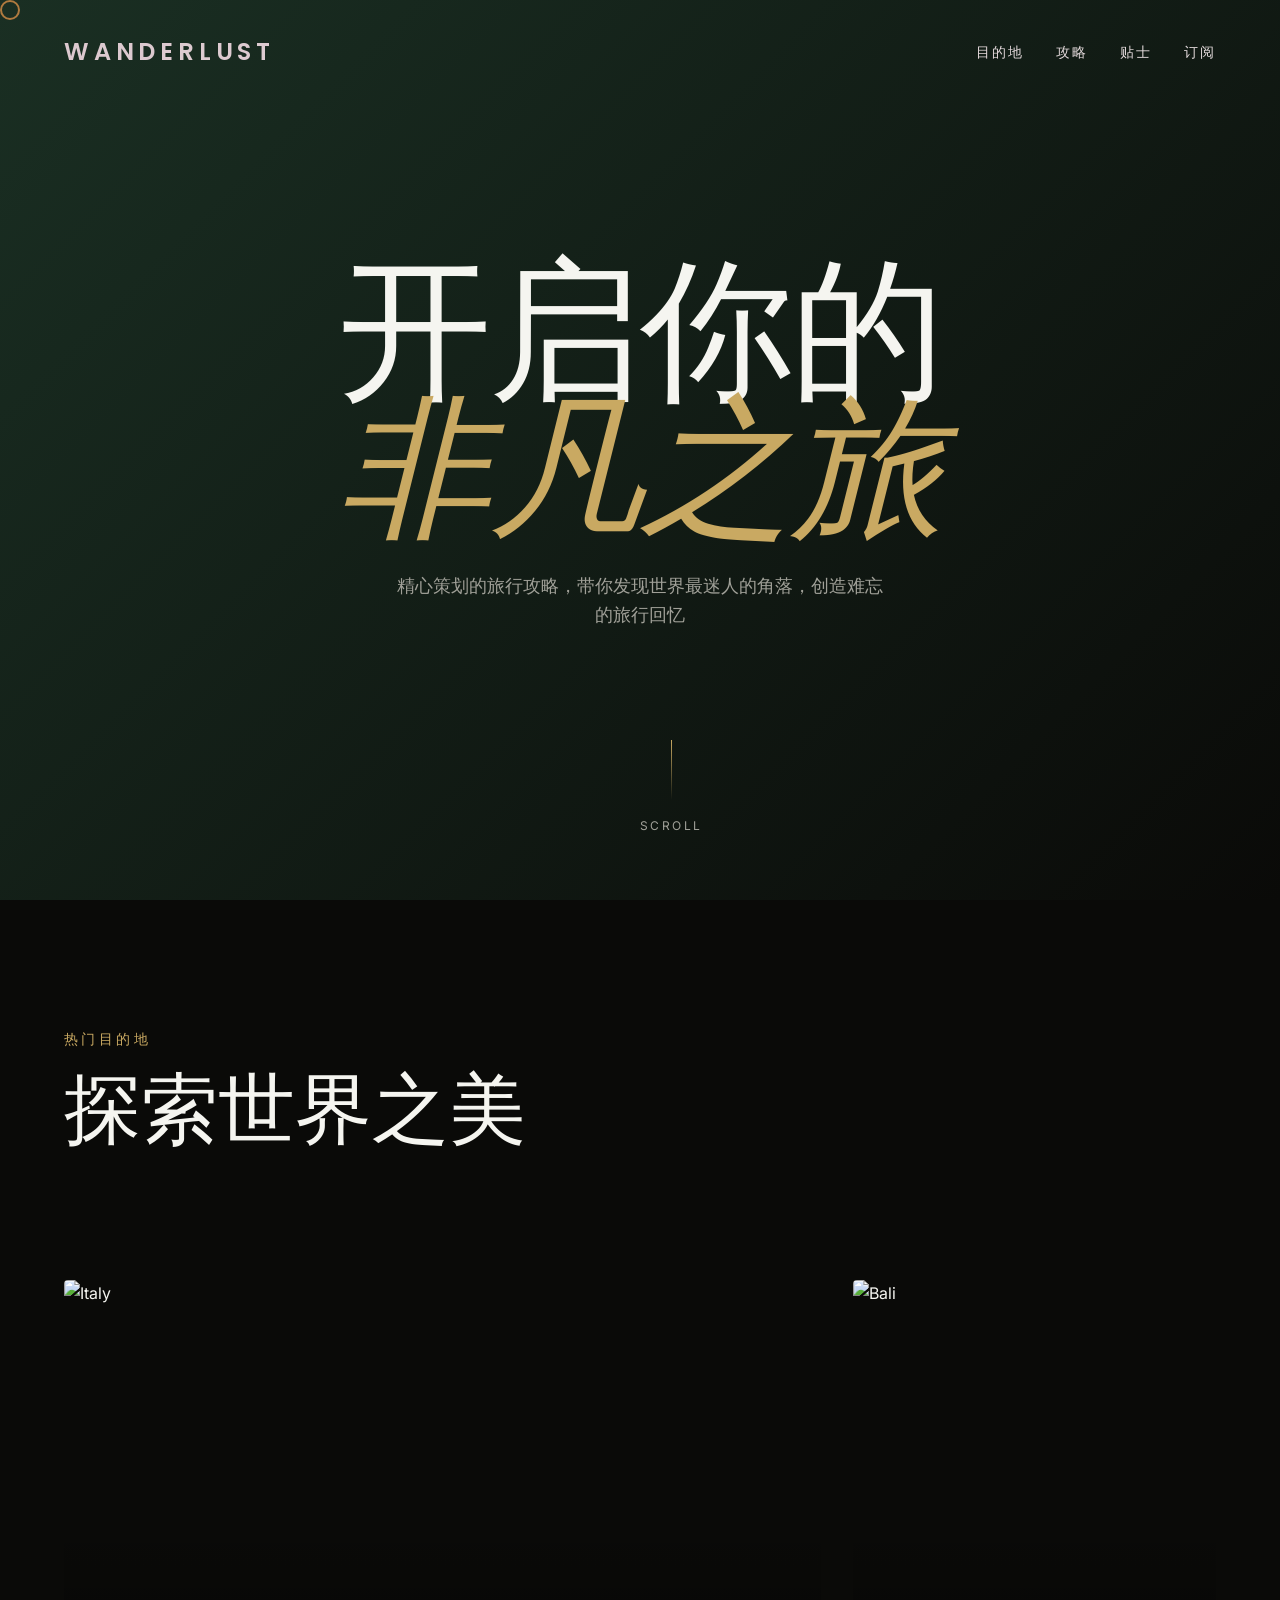
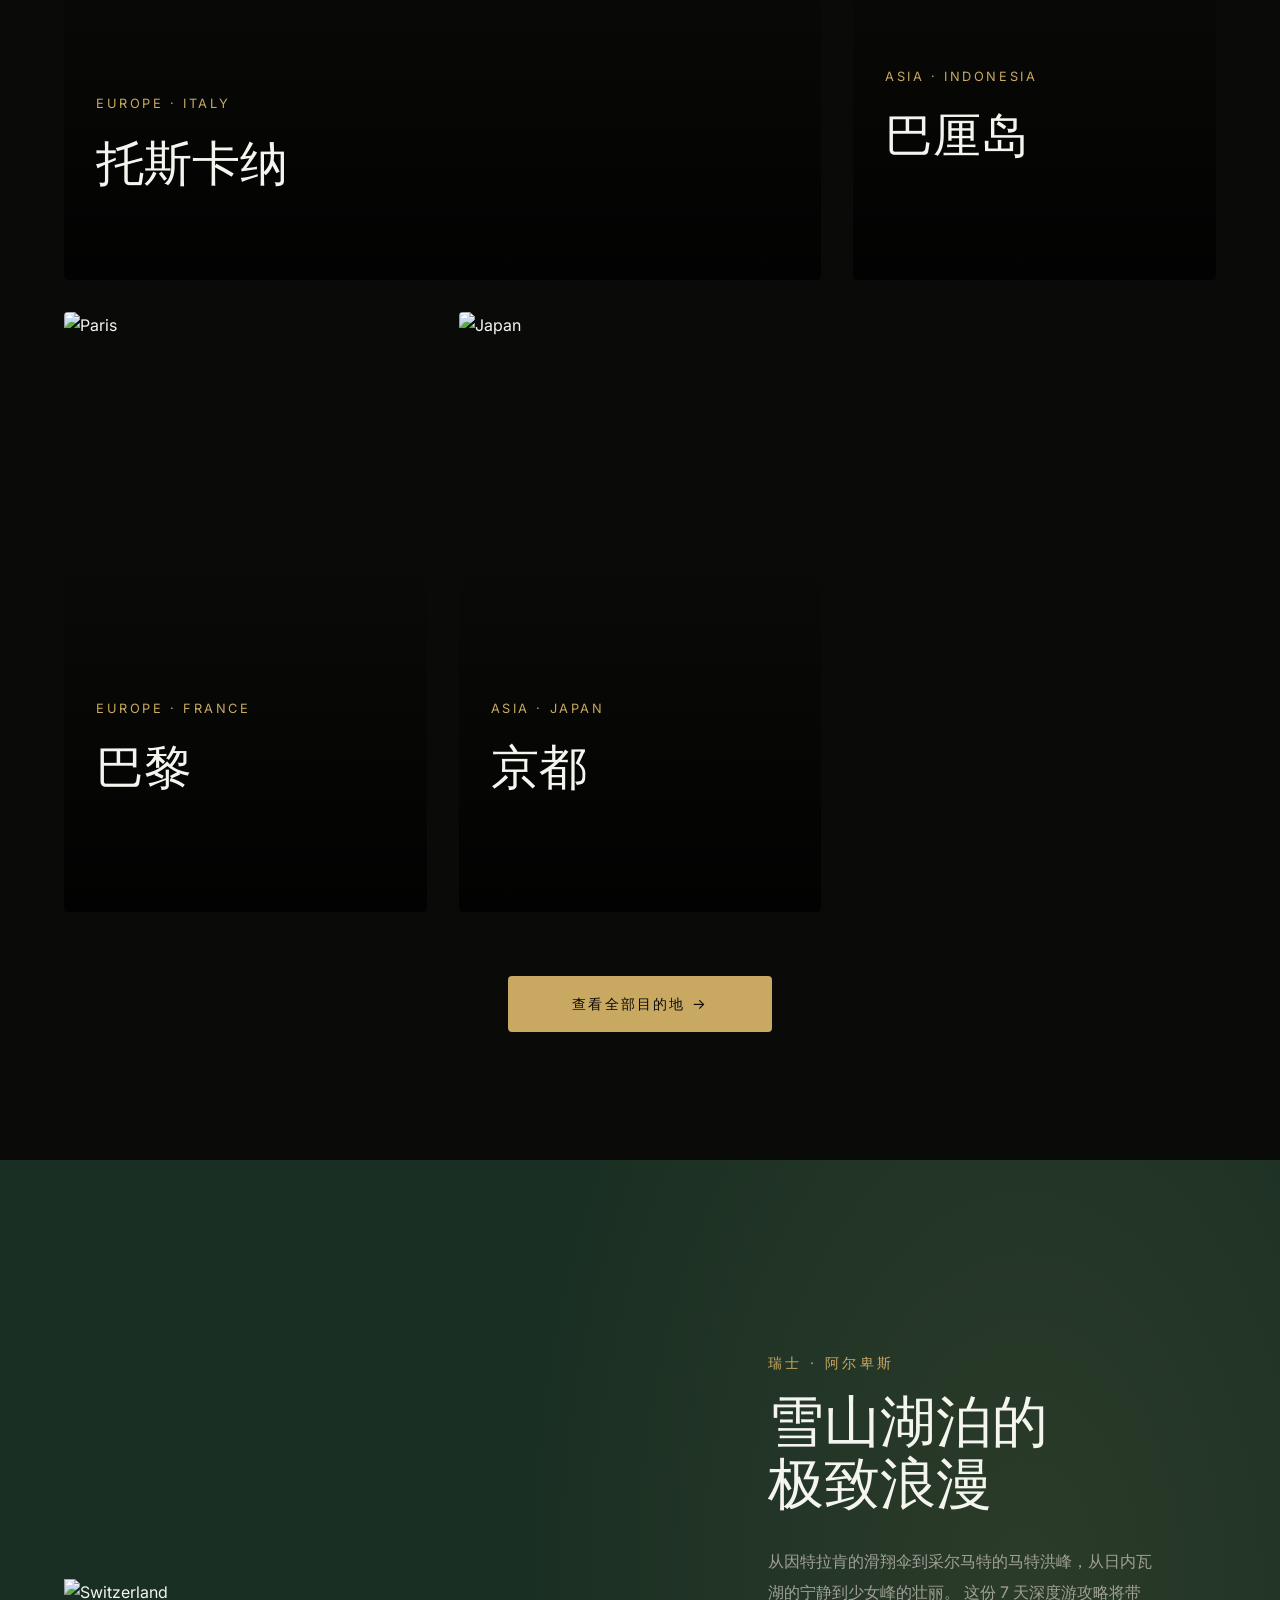
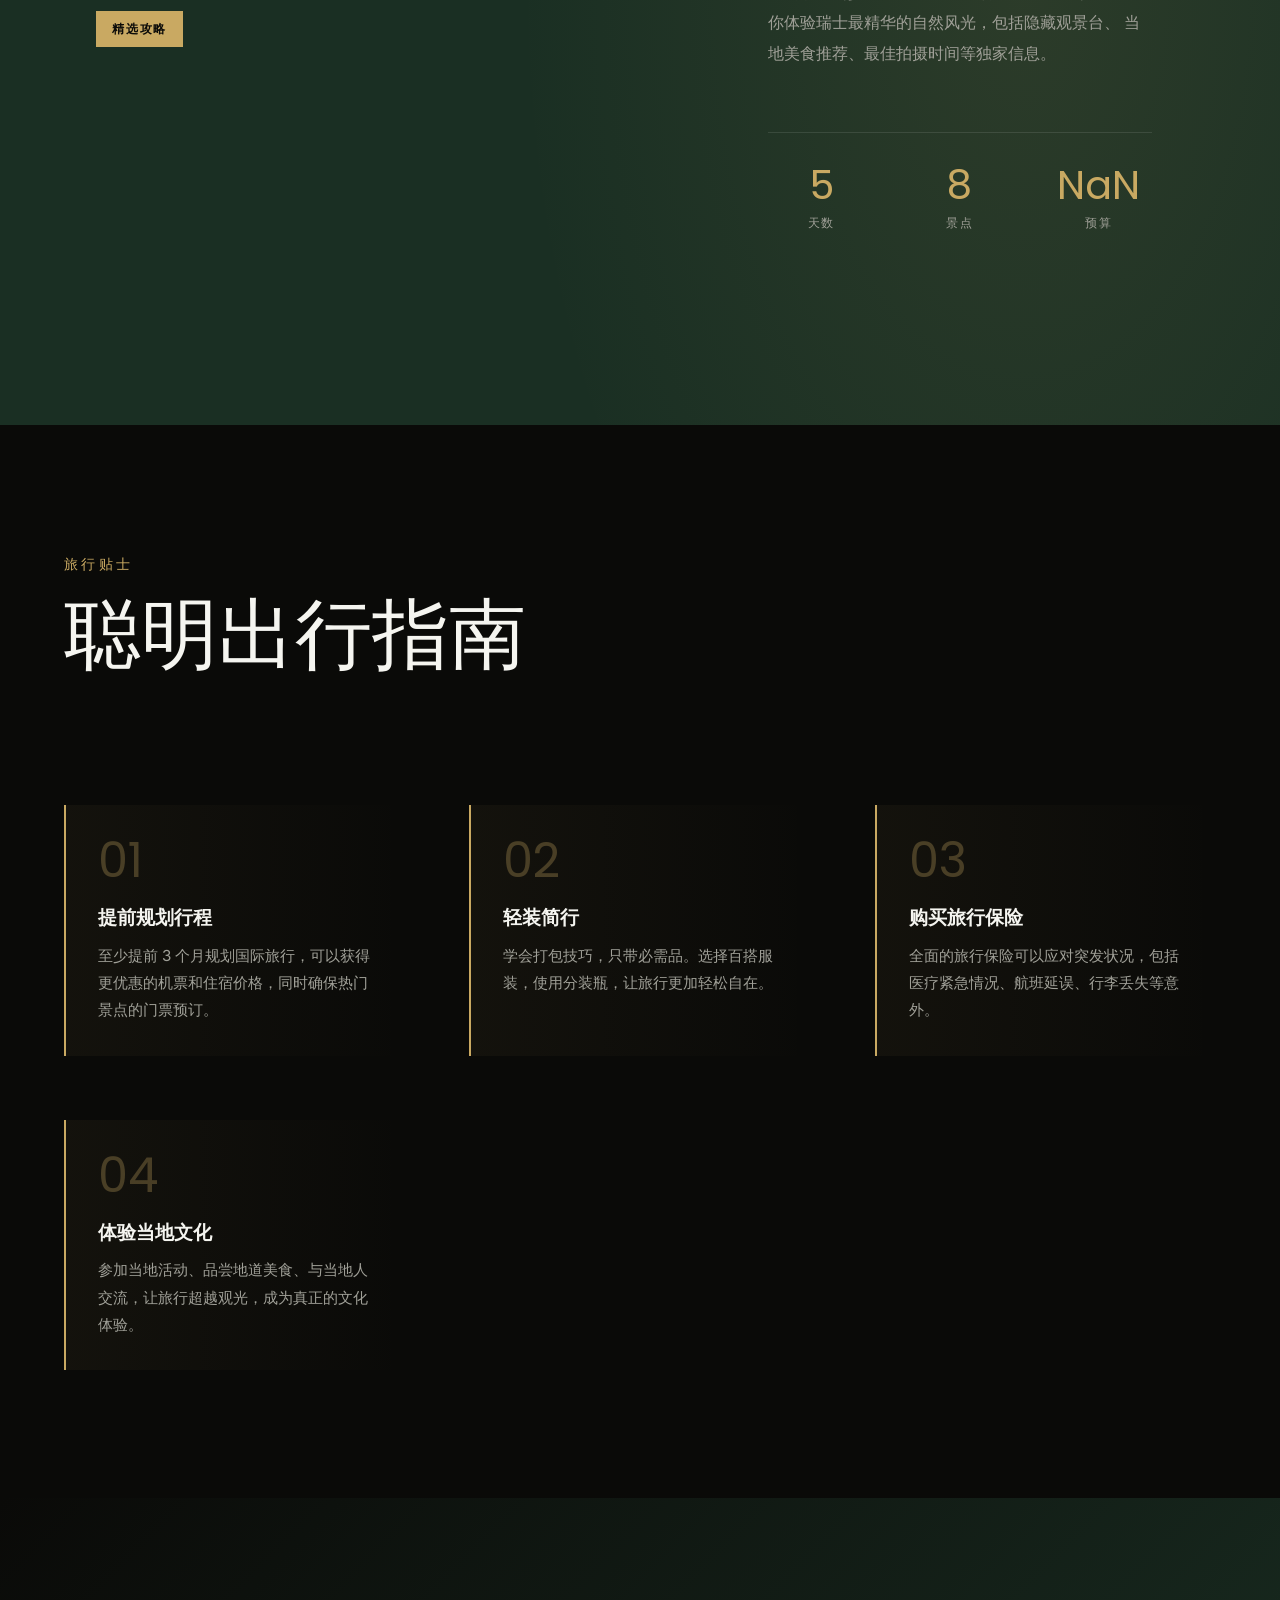
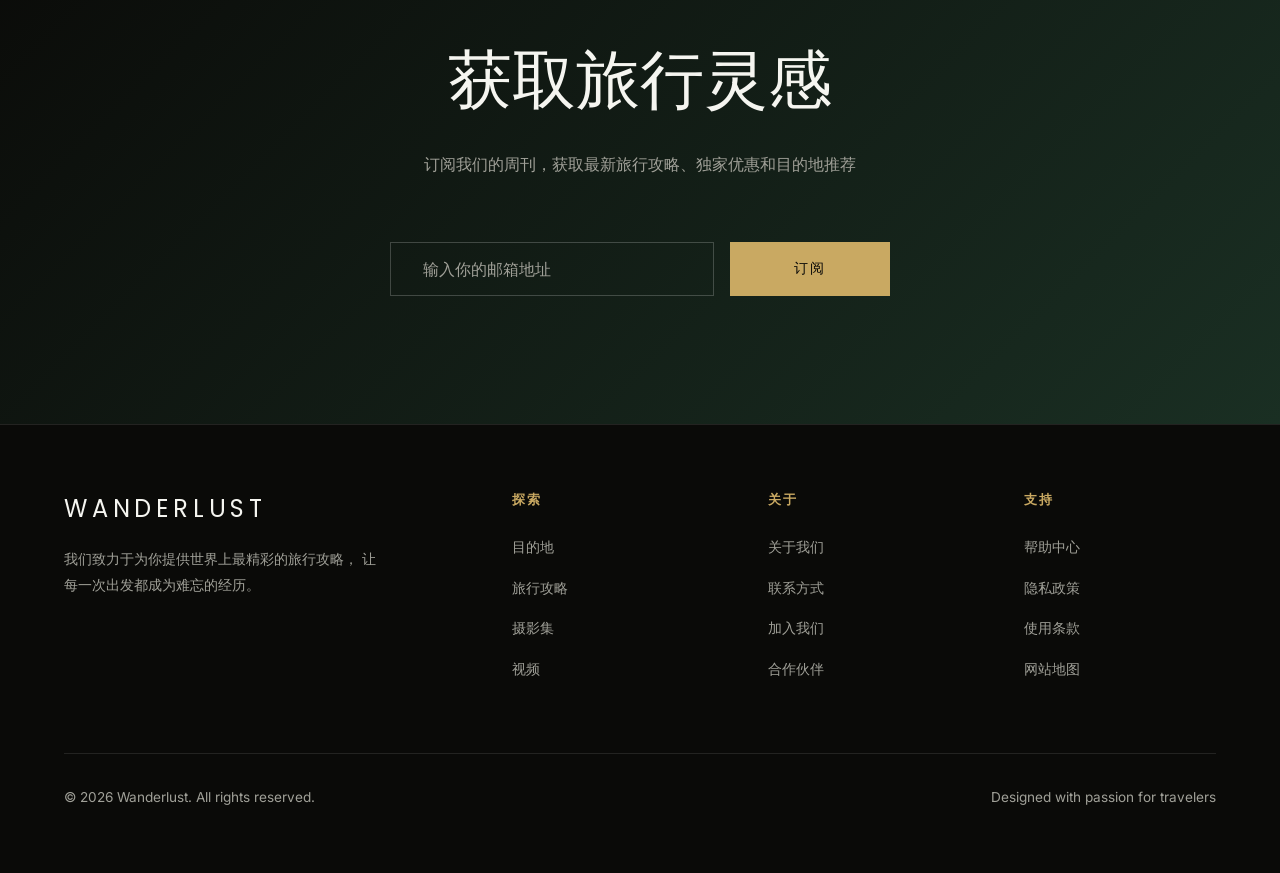
==== commit 78a9b04b: "fix: 修复目的地详情页跳转链接 - 更新所有目的地链接使用 template.html?id=xxx 格式 - 修复重定向页面的 JavaScript 跳转逻辑" ====
--- a/index.html
+++ b/index.html
@@ -849,7 +849,7 @@
       <h2 class="section-title">探索世界之美</h2>
     </div>
     <div class="destinations-grid">
-      <a href="destinations/tuscany.html" class="destination-card reveal hover-trigger" style="text-decoration: none; color: inherit;">
+      <a href="destinations/template.html?id=tuscany" class="destination-card reveal hover-trigger" style="text-decoration: none; color: inherit;">
         <img class="destination-image" src="https://images.unsplash.com/photo-1499678329028-101435549a4e?w=800&q=80" alt="Italy">
         <div class="destination-overlay">
           <span class="destination-location">Europe · Italy</span>
@@ -857,7 +857,7 @@
           <p class="destination-excerpt">金色阳光下的葡萄园，中世纪山城，文艺复兴的艺术瑰宝，品味最地道的意大利生活方式</p>
         </div>
       </a>
-      <a href="destinations/bali.html" class="destination-card reveal hover-trigger" style="text-decoration: none; color: inherit;">
+      <a href="destinations/template.html?id=bali" class="destination-card reveal hover-trigger" style="text-decoration: none; color: inherit;">
         <img class="destination-image" src="https://images.unsplash.com/photo-1537996194471-e657df975ab4?w=800&q=80" alt="Bali">
         <div class="destination-overlay">
           <span class="destination-location">Asia · Indonesia</span>
@@ -865,7 +865,7 @@
           <p class="destination-excerpt">热带天堂，古老寺庙，梯田风光，瑜伽与冥想的理想之地</p>
         </div>
       </a>
-      <a href="destinations/paris.html" class="destination-card reveal hover-trigger" style="text-decoration: none; color: inherit;">
+      <a href="destinations/template.html?id=paris" class="destination-card reveal hover-trigger" style="text-decoration: none; color: inherit;">
         <img class="destination-image" src="https://images.unsplash.com/photo-1502602898657-3e91760cbb34?w=800&q=80" alt="Paris">
         <div class="destination-overlay">
           <span class="destination-location">Europe · France</span>
@@ -873,7 +873,7 @@
           <p class="destination-excerpt">浪漫之都，艺术殿堂，美食天堂，每一处街角都充满故事</p>
         </div>
       </a>
-      <a href="destinations/kyoto.html" class="destination-card reveal hover-trigger" style="text-decoration: none; color: inherit;">
+      <a href="destinations/template.html?id=kyoto" class="destination-card reveal hover-trigger" style="text-decoration: none; color: inherit;">
         <img class="destination-image" src="https://images.unsplash.com/photo-1528127269322-539801943592?w=800&q=80" alt="Japan">
         <div class="destination-overlay">
           <span class="destination-location">Asia · Japan</span>
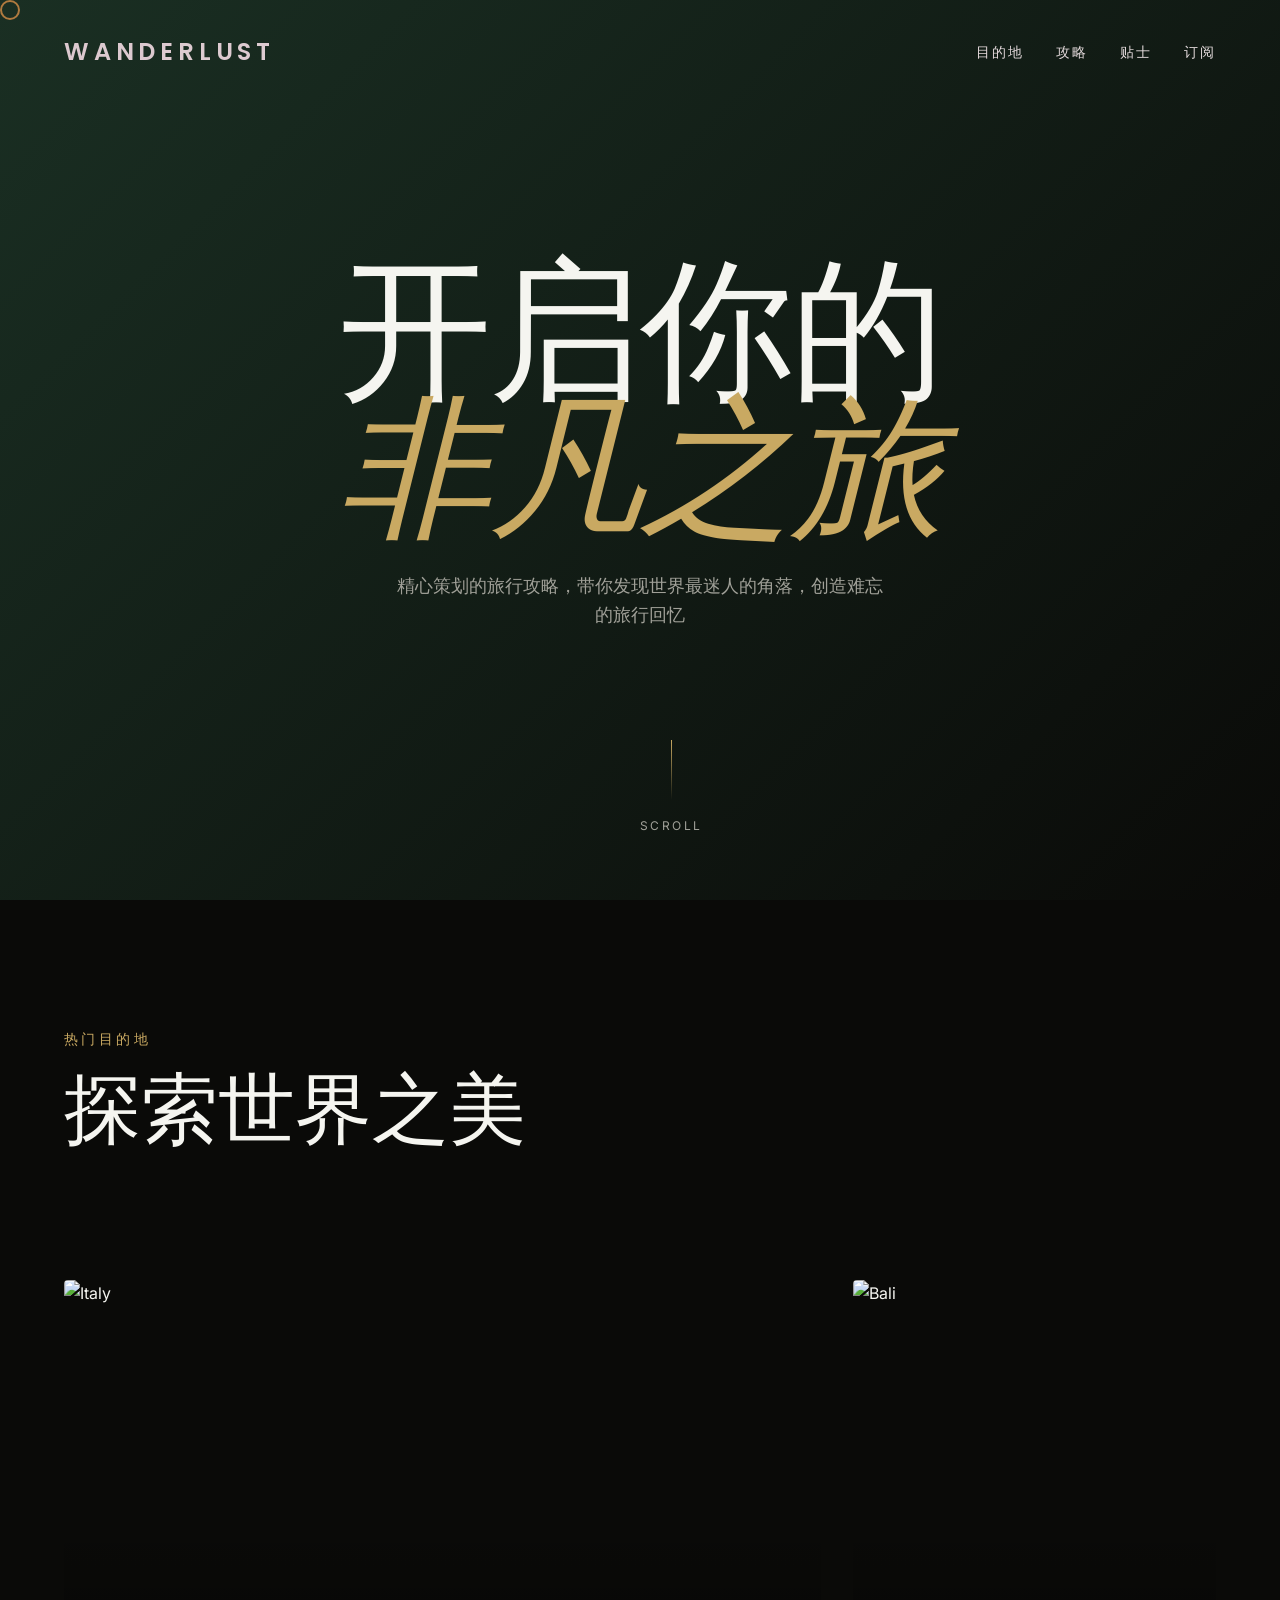
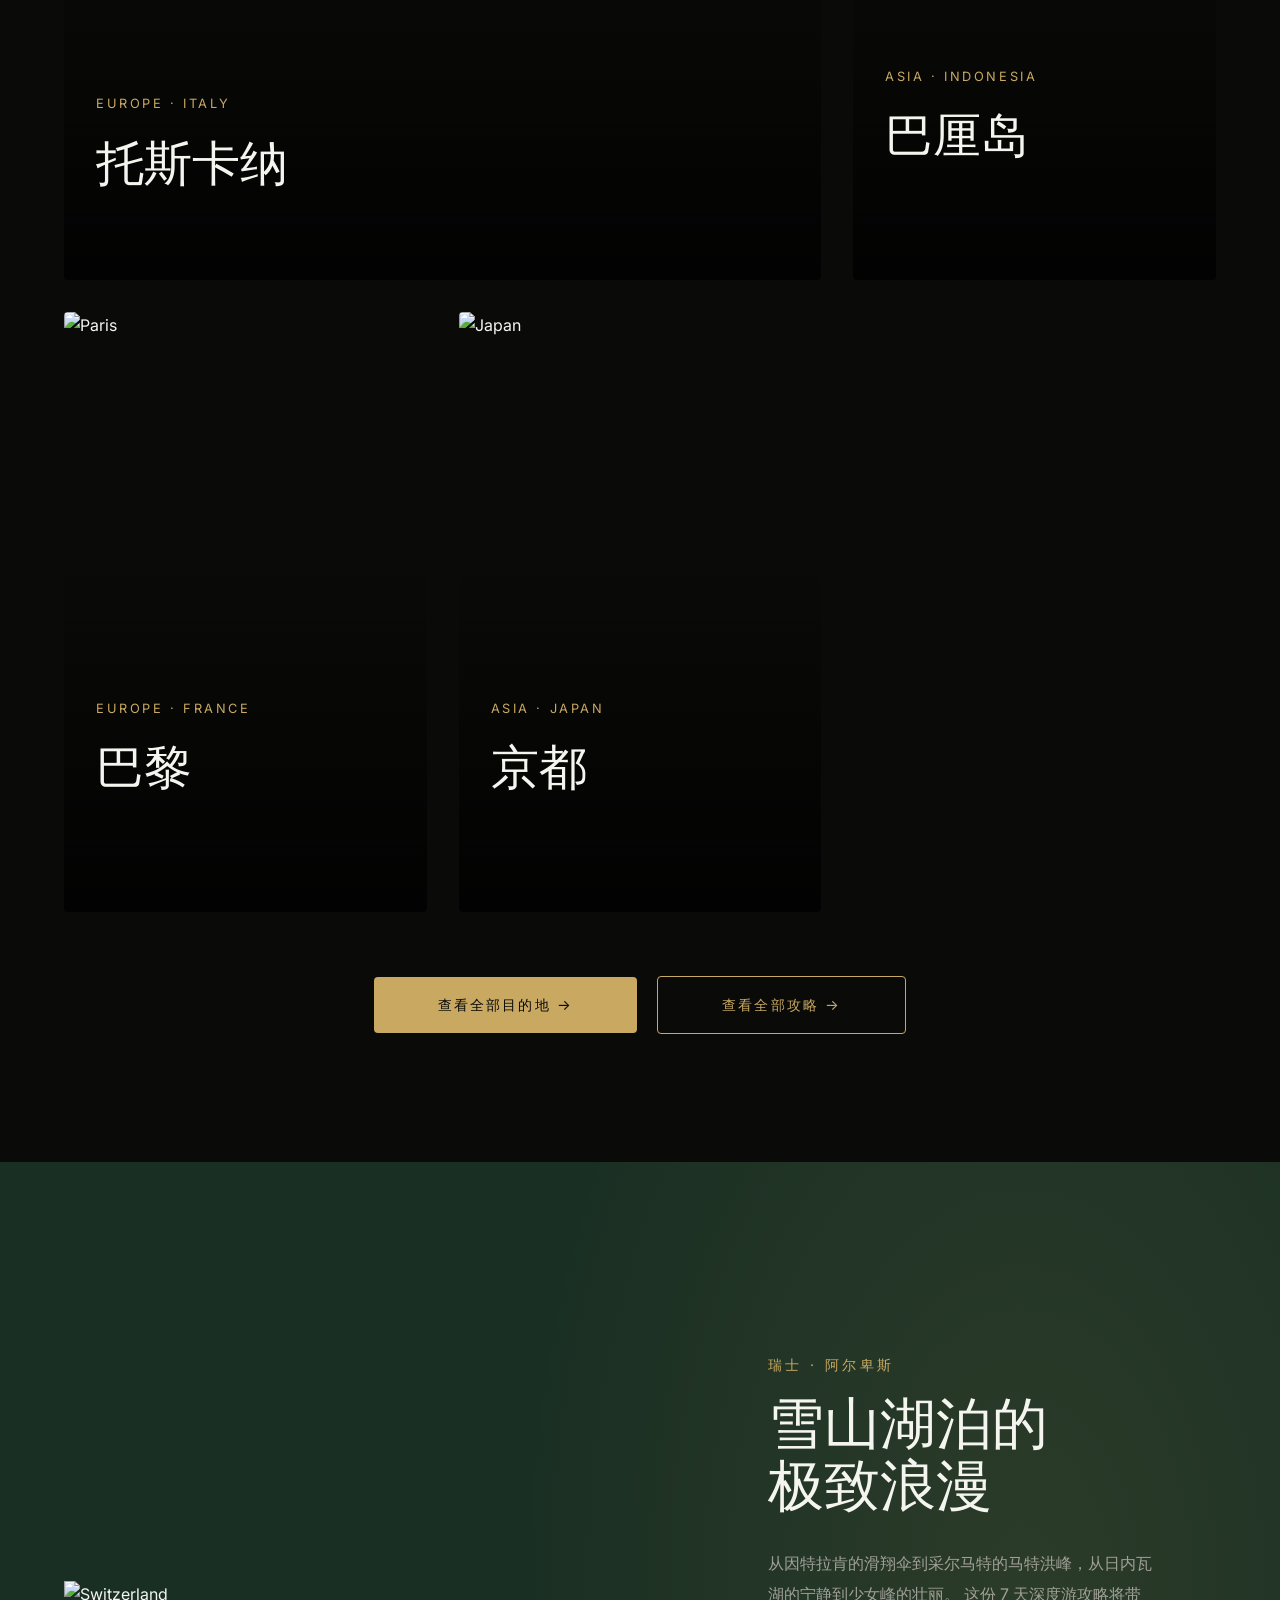
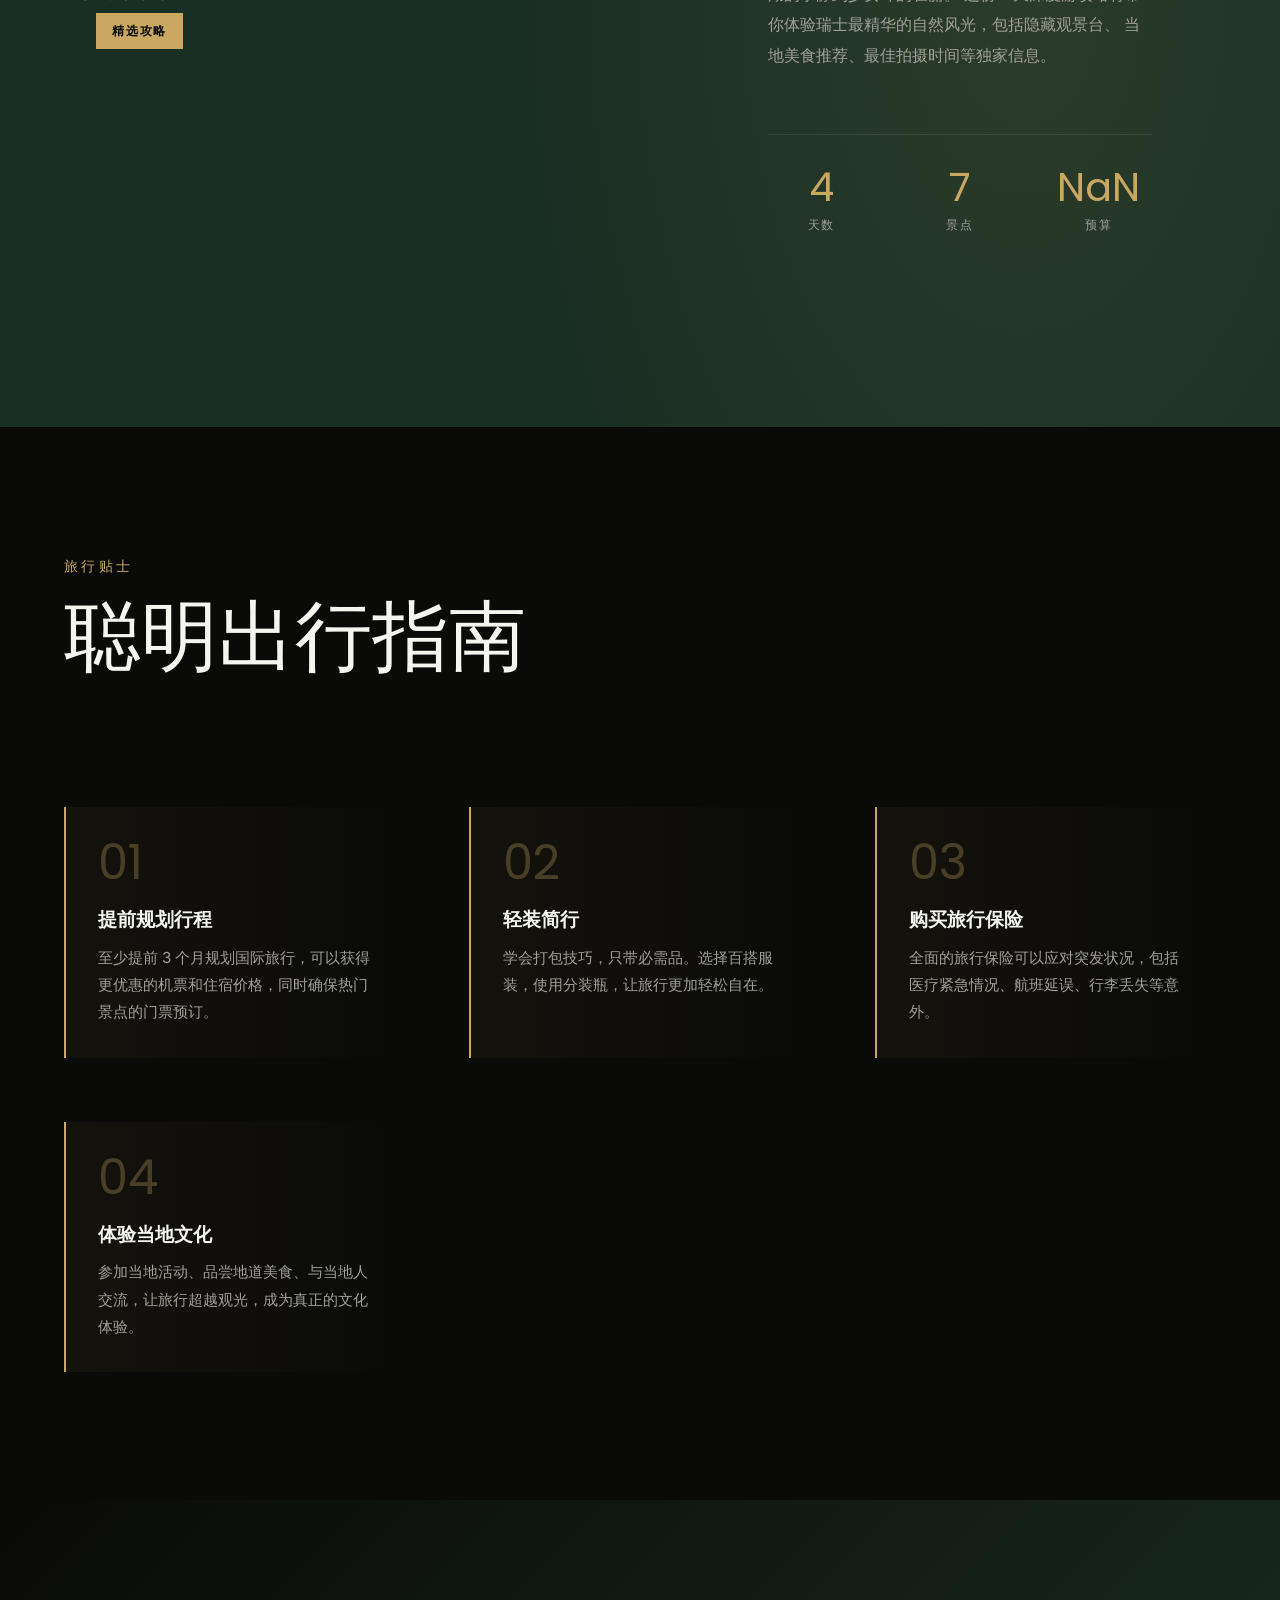
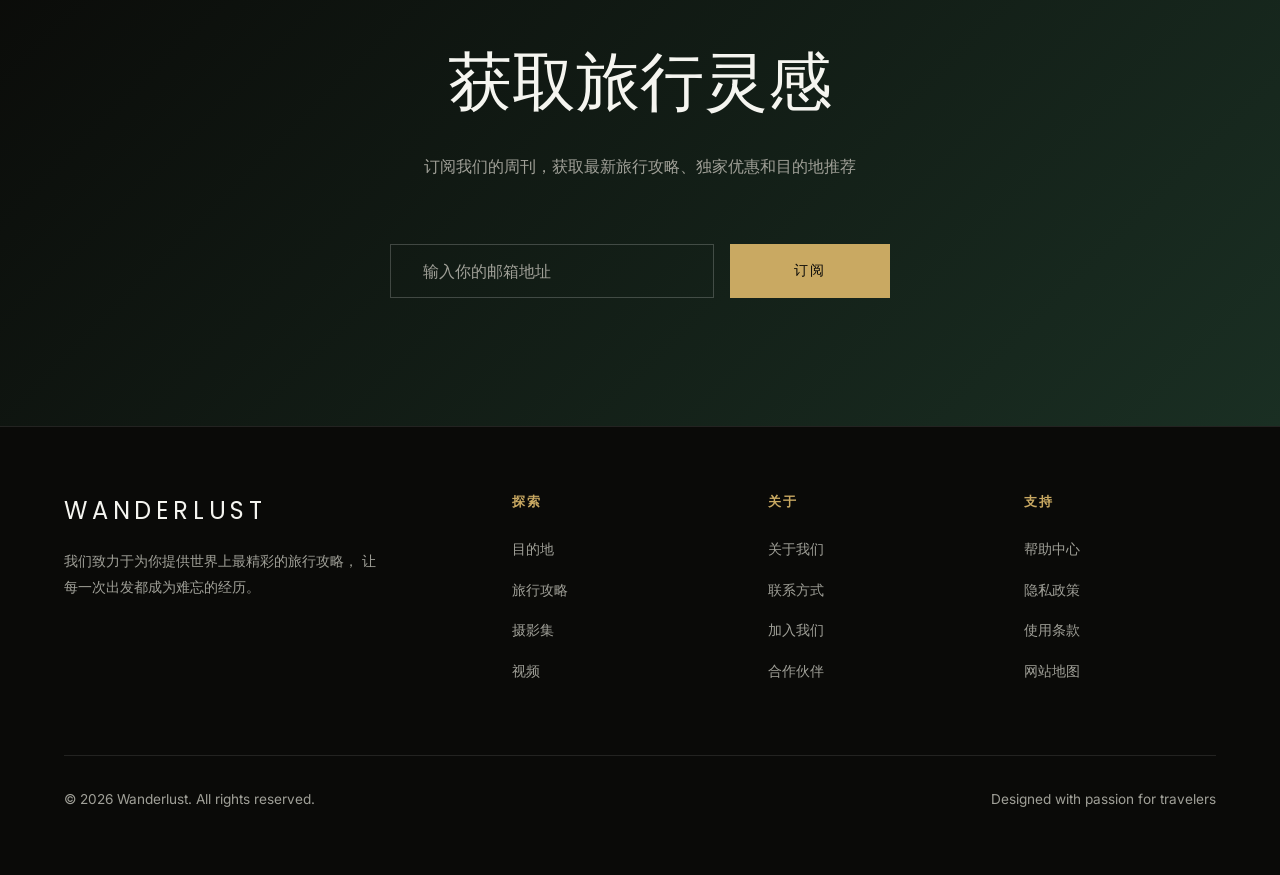
==== commit 2aa52f2f: "feat: 攻略模块 - 阶段三完成 - 新增攻略列表页（guides/index.html） - 新增列表页样式（guide-list.css） - 新增列表页逻辑（guide-list.js） -" ====
--- a/index.html
+++ b/index.html
@@ -823,7 +823,7 @@
     <div class="logo">Wanderlust</div>
     <div class="nav-links">
       <a href="destinations/index.html" class="hover-trigger">目的地</a>
-      <a href="#guides" class="hover-trigger">攻略</a>
+      <a href="guides/index.html" class="hover-trigger">攻略</a>
       <a href="#tips" class="hover-trigger">贴士</a>
       <a href="#newsletter" class="hover-trigger">订阅</a>
     </div>
@@ -883,8 +883,11 @@
       </a>
     </div>
     <div style="text-align: center; margin-top: var(--spacing-lg);">
-      <a href="destinations/index.html" class="view-all-button hover-trigger" style="display: inline-block; padding: var(--spacing-sm) var(--spacing-lg); background: var(--color-accent); color: var(--color-bg); text-decoration: none; font-size: 0.9rem; text-transform: uppercase; letter-spacing: 0.15em; border-radius: 4px; transition: all 0.3s ease;">
+      <a href="destinations/index.html" class="view-all-button hover-trigger" style="display: inline-block; padding: var(--spacing-sm) var(--spacing-lg); background: var(--color-accent); color: var(--color-bg); text-decoration: none; font-size: 0.9rem; text-transform: uppercase; letter-spacing: 0.15em; border-radius: 4px; transition: all 0.3s ease; margin-right: var(--spacing-sm);">
         查看全部目的地 →
+      </a>
+      <a href="guides/index.html" class="view-all-button hover-trigger" style="display: inline-block; padding: var(--spacing-sm) var(--spacing-lg); background: transparent; color: var(--color-accent); text-decoration: none; font-size: 0.9rem; text-transform: uppercase; letter-spacing: 0.15em; border: 1px solid var(--color-accent); border-radius: 4px; transition: all 0.3s ease;">
+        查看全部攻略 →
       </a>
     </div>
   </section>
